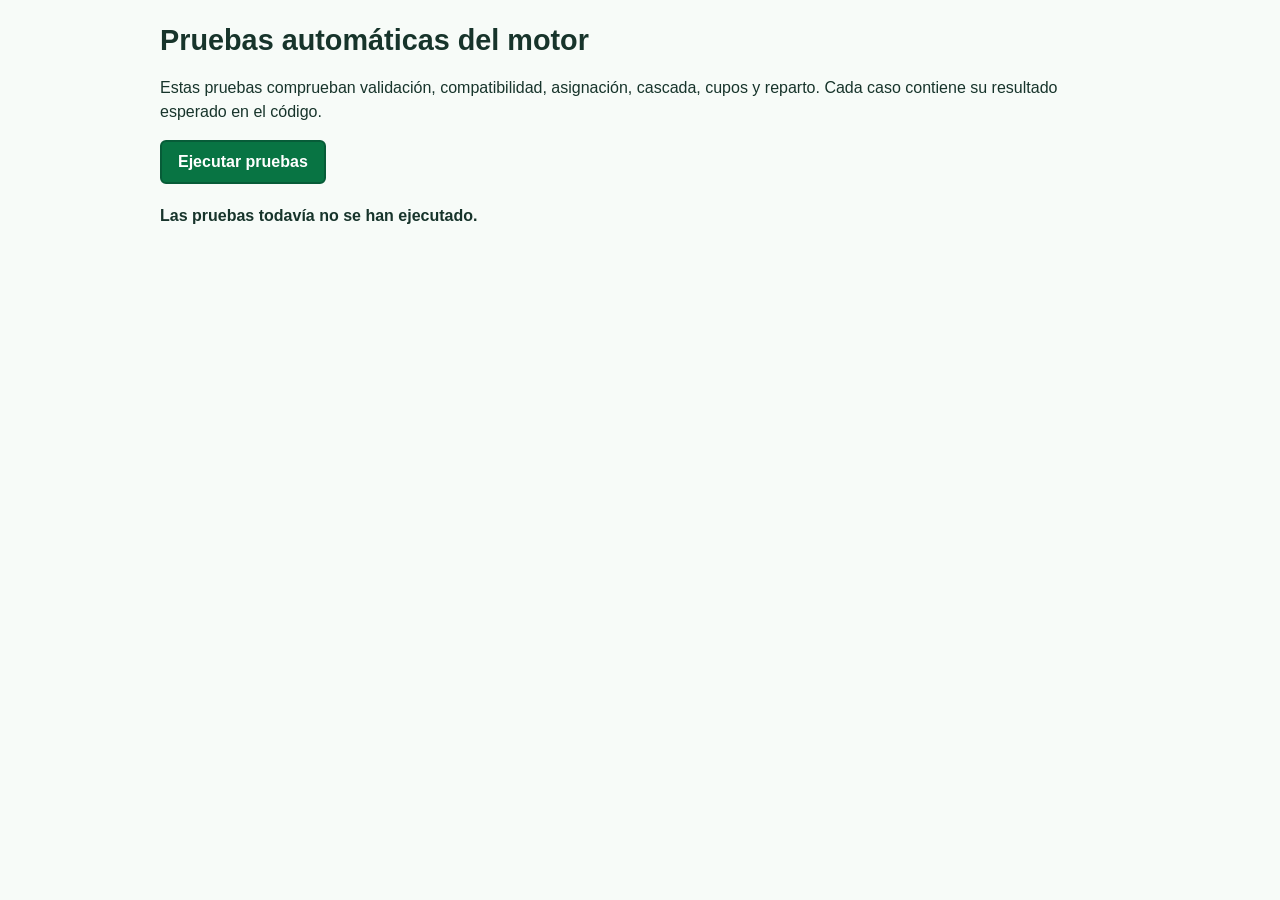
==== index.html @ 092ea8c1 "Rename test/test.html to index.html" ====
<!doctype html>
<html lang="es">
<head>
  <meta charset="utf-8">
  <meta name="viewport" content="width=device-width, initial-scale=1">
  <title>Pruebas automáticas | Ciudad Verde</title>
  <style>
    :root { color-scheme: light; font-family: Arial, sans-serif; font-size: 16px; }
    body { max-width: 960px; margin: 0 auto; padding: 24px; color: #17342b; background: #f7fbf8; }
    h1 { margin-top: 0; font-size: 1.8rem; }
    p { line-height: 1.5; }
    button { min-height: 44px; padding: 10px 16px; border: 2px solid #075c38; border-radius: 6px; color: #fff; background: #087443; font: inherit; font-weight: 700; cursor: pointer; }
    button:focus-visible { outline: 3px solid #9b5b00; outline-offset: 3px; }
    #resumen { margin: 20px 0 12px; font-weight: 700; }
    ol { padding-left: 28px; }
    li { margin: 8px 0; padding: 10px; border-left: 5px solid #555; background: #fff; }
    li.correcta { border-color: #087443; }
    li.incorrecta { border-color: #a32020; }
    .detalle { display: block; margin-top: 4px; white-space: pre-wrap; color: #343434; }
    code { overflow-wrap: anywhere; }
  </style>
</head>
<body>
  <main>
    <h1>Pruebas automáticas del motor</h1>
    <p>Estas pruebas comprueban validación, compatibilidad, asignación, cascada, cupos y reparto. Cada caso contiene su resultado esperado en el código.</p>
    <button id="ejecutar" type="button">Ejecutar pruebas</button>
    <p id="resumen" role="status" aria-live="polite">Las pruebas todavía no se han ejecutado.</p>
    <ol id="resultados"></ol>
  </main>

  <script type="module">
    import {
      PARAMETROS_BASE,
      asignarLote,
      asignarSolicitud,
      calcularPuntaje,
      evaluarCompatibilidad,
      resolverCascada,
      validarSolicitud,
    } from "../js/motor.js";
    import { transicionarEstado } from "../js/estados.js";
    import { actualizarCupoReciclador, validarParametros } from "../js/parametros.js";
    import { crearHogar, crearReciclador, crearSolicitud } from "../js/modelo.js";

    const parametros = {
      ...PARAMETROS_BASE,
      k: 3,
      distanciaAdyacenciaKm: 2,
      pesos: { P: 0.40, H: 0.30, E: 0.20, R: 0.10 },
    };
    const materialesCompletos = ["papel", "plástico", "vidrio", "metal"];

    function hogar(id = "H1", microzona = "San Eduardo") {
      return crearHogar({
        id,
        microzona,
        alias: `Hogar ${id}`,
        referenciaEntrega: "Frente al parque",
        consentimiento: true,
      });
    }

    function reciclador(id, opciones = {}) {
      return crearReciclador({
        id,
        nombre: opciones.nombre || id,
        microzona: opciones.microzona || "San Eduardo",
        materiales: opciones.materiales || materialesCompletos,
        franja: opciones.franja || { dia: "sábado", inicio: "08:00", fin: "12:00" },
        cupo: opciones.cupo ?? 26,
        activo: opciones.activo ?? true,
        asignacionesHistoricas: opciones.asignacionesHistoricas ?? 0,
        tasaConfiabilidad: opciones.tasaConfiabilidad ?? 0.70,
      });
    }

    function solicitud(id = "S1", opciones = {}) {
      return crearSolicitud({
        id,
        hogarId: opciones.hogarId || "H1",
        materiales: opciones.materiales || ["papel"],
        bolsas: opciones.bolsas ?? 1,
        franja: opciones.franja || { dia: "sábado", inicio: "08:00", fin: "12:00" },
        estado: opciones.estado || "VALIDADA",
        registradaPor: "ciudadano",
      });
    }

    function recicladoresSanEduardo(opciones = {}) {
      return [
        reciclador("R1", opciones.R1 || {}),
        reciclador("R2", { materiales: ["papel", "plástico", "metal"], ...(opciones.R2 || {}) }),
        reciclador("R3", opciones.R3 || {}),
        reciclador("R4", {
          nombre: "Juan Guillermo Garcia Garcia",
          microzona: "Ciudad Jardín",
          ...(opciones.R4 || {}),
        }),
      ];
    }

    function comprobar(condicion, mensaje) {
      if (!condicion) throw new Error(mensaje);
    }

    function crearAsignaciones(recicladorId, cantidad, bolsas = 1, inicio = 0) {
      return Array.from({ length: cantidad }, (_, indice) => ({
        id: `ANT-${recicladorId}-${inicio + indice + 1}`,
        hogarId: "H1",
        materiales: ["papel"],
        bolsas,
        franja: { dia: "sábado", inicio: "08:00", fin: "12:00" },
        estado: "ASIGNADA",
        registradaPor: "ciudadano",
        recicladorId,
        intentos: [],
      }));
    }

    function ejecutarPruebas() {
      const pruebas = [];
      const probar = (nombre, funcion) => {
        try {
          funcion();
          pruebas.push({ nombre, correcta: true, detalle: "Resultado esperado: se cumple." });
        } catch (error) {
          pruebas.push({ nombre, correcta: false, detalle: error.message });
        }
      };

      probar("CP-01: San Eduardo con papel se asigna a R1, R2 o R3, nunca a R4", () => {
        const h = hogar();
        const s = solicitud();
        const resultado = asignarSolicitud({ solicitud: s, hogar: h, recicladores: recicladoresSanEduardo(), parametros });
        comprobar(resultado.ok, "Se esperaba una asignación.");
        comprobar(["R1", "R2", "R3"].includes(resultado.candidato.id), `Candidato inesperado: ${resultado.candidato.id}.`);
      });

      probar("CP-02: Microzona C sin recicladores compatibles queda sin disponibilidad", () => {
        const resultado = asignarSolicitud({
          solicitud: solicitud("S-C"), hogar: hogar("H-C", "Microzona C"),
          recicladores: recicladoresSanEduardo(), parametros,
        });
        comprobar(!resultado.ok && resultado.estado === "SIN_DISPONIBILIDAD", "Se esperaba SIN_DISPONIBILIDAD.");
        comprobar(resultado.escalado === true, "Se esperaba escalar al facilitador.");
      });

      probar("CP-02b: Ciudad Jardín (microzona B) se asigna a R4", () => {
        const h = hogar("H-B", "Ciudad Jardín");
        const resultado = asignarSolicitud({
          solicitud: solicitud("S-B", { hogarId: h.id }), hogar: h,
          recicladores: recicladoresSanEduardo(), parametros,
        });
        comprobar(resultado.ok && resultado.candidato.id === "R4", "Se esperaba asignar a R4.");
      });

      probar("CP-03: sin R1 y R3 disponibles, vidrio no tiene candidato en San Eduardo", () => {
        const h = hogar();
        const resultado = asignarSolicitud({
          solicitud: solicitud("S-VIDRIO", { materiales: ["vidrio"] }), hogar: h,
          recicladores: recicladoresSanEduardo({ R1: { activo: false }, R3: { activo: false } }), parametros,
        });
        comprobar(!resultado.ok && resultado.estado === "SIN_DISPONIBILIDAD", "Se esperaba SIN_DISPONIBILIDAD.");
      });

      probar("CP-03b: vidrio se asigna a R1 o R3, nunca a R2 ni R4", () => {
        const h = hogar();
        const resultado = asignarSolicitud({
          solicitud: solicitud("S-VIDRIO-ACTIVO", { materiales: ["vidrio"] }), hogar: h,
          recicladores: recicladoresSanEduardo(), parametros,
        });
        comprobar(resultado.ok && ["R1", "R3"].includes(resultado.candidato.id), "Se esperaba R1 o R3.");
      });

      probar("CP-04: una franja de domingo no coincide con la disponibilidad del sábado", () => {
        const h = hogar();
        const resultado = asignarSolicitud({
          solicitud: solicitud("S-DOM", { franja: { dia: "domingo", inicio: "08:00", fin: "12:00" } }),
          hogar: h, recicladores: recicladoresSanEduardo(), parametros,
        });
        comprobar(!resultado.ok && resultado.estado === "SIN_DISPONIBILIDAD", "Se esperaba SIN_DISPONIBILIDAD.");
      });

      probar("CP-05: cupos llenos en San Eduardo no asignan a R4", () => {
        const ocupadas = [
          ...crearAsignaciones("R1", 26), ...crearAsignaciones("R2", 26), ...crearAsignaciones("R3", 26),
        ];
        const h = hogar();
        const resultado = asignarSolicitud({
          solicitud: solicitud("S-LLENA"), hogar: h,
          recicladores: recicladoresSanEduardo(), solicitudes: ocupadas, parametros,
        });
        comprobar(!resultado.ok && resultado.estado === "SIN_DISPONIBILIDAD", "Se esperaba SIN_DISPONIBILIDAD.");
        comprobar(resultado.codigo === "CAPACIDAD_AGOTADA", "Se esperaba identificar capacidad agotada.");
      });

      for (const [bolsas, esperado, etiqueta] of [
        [0, false, "VL-0: 0 bolsas se rechazan"],
        [1, true, "VL-1: 1 bolsa se acepta"],
        [4, true, "VL-4: 4 bolsas se aceptan"],
        [5, false, "VL-5: 5 bolsas se rechazan"],
      ]) {
        probar(etiqueta, () => {
          const resultado = validarSolicitud(solicitud(`S-VL-${bolsas}`, { bolsas }), parametros);
          comprobar(resultado.valida === esperado, `Se esperaba valida=${esperado}.`);
        });
      }

      probar("ADY-01: una distancia de 2 km permite Z y asigna P = 0,5", () => {
        const h = hogar("H-ADY", "San Eduardo");
        const s = solicitud("S-ADY", { hogarId: h.id });
        const r = reciclador("R-ADY", { microzona: "Ciudad Jardín" });
        const evaluacion = evaluarCompatibilidad({ solicitud: s, hogar: h, reciclador: r, parametros, distanciaKm: 2 });
        const puntaje = calcularPuntaje({ hogar: h, reciclador: r, distanciaKm: 2, parametros });
        comprobar(evaluacion.condiciones.Z && evaluacion.esAdyacente, "Se esperaba compatibilidad geográfica por adyacencia.");
        comprobar(puntaje.P === 0.5, `Se esperaba P=0,5; se obtuvo ${puntaje.P}.`);
      });

      probar("DUP-01: una solicitud ya asignada se rechaza y genera alerta", () => {
        const h = hogar();
        const primera = asignarSolicitud({ solicitud: solicitud("S-DUP"), hogar: h, recicladores: recicladoresSanEduardo(), parametros });
        const segunda = asignarSolicitud({
          solicitud: primera.solicitudActualizada, hogar: h,
          recicladores: recicladoresSanEduardo(), solicitudes: [primera.solicitudActualizada], parametros,
        });
        comprobar(primera.ok, "La primera asignación debía completarse.");
        comprobar(segunda.codigo === "DUPLICADA" && Boolean(segunda.alerta), "Se esperaba rechazo con alerta.");
      });

      probar("CAS-01: el primer rechazo ofrece al siguiente del ranking, nunca a R4", () => {
        const h = hogar();
        const resultado = resolverCascada({
          solicitud: solicitud("S-CAS-01"), hogar: h, recicladores: recicladoresSanEduardo(), parametros,
          respuestasPorReciclador: { R1: "rechazado" }, fecha: "2026-11-19T08:00:00-05:00",
        });
        comprobar(resultado.estado === "ASIGNADA" && resultado.recicladorId === "R2", "Se esperaba la siguiente oferta a R2.");
        comprobar(resultado.intentos.length === 1 && resultado.intentos[0].resultado === "rechazado", "Se esperaba registrar el rechazo de R1.");
      });

      probar("CAS-02a: tres rechazos con k=3 escalan al facilitador", () => {
        const h = hogar();
        const resultado = resolverCascada({
          solicitud: solicitud("S-CAS-02A"), hogar: h, recicladores: recicladoresSanEduardo(), parametros: { ...parametros, k: 3 },
          respuestasPorReciclador: { R1: "rechazado", R2: "rechazado", R3: "rechazado" },
          fecha: "2026-11-19T08:00:00-05:00",
        });
        comprobar(resultado.estado === "SIN_DISPONIBILIDAD" && resultado.escalado, "Se esperaba SIN_DISPONIBILIDAD y escalado.");
        comprobar(resultado.intentos.length === 3, `Se esperaban 3 intentos; se obtuvieron ${resultado.intentos.length}.`);
      });

      probar("CAS-02b: un vencimiento registra el intento y ofrece al siguiente", () => {
        const h = hogar();
        const resultado = resolverCascada({
          solicitud: solicitud("S-CAS-02B"), hogar: h, recicladores: recicladoresSanEduardo(), parametros,
          respuestasPorReciclador: { R1: "vencido" }, fecha: "2026-11-19T10:00:00-05:00",
        });
        comprobar(resultado.estado === "ASIGNADA" && resultado.recicladorId === "R2", "Se esperaba pasar la oferta a R2.");
        comprobar(resultado.intentos[0].resultado === "vencido", "Se esperaba registrar el vencimiento.");
      });

      probar("CAS-02c: con k=2, dos rechazos agotan cascada aunque R3 siga libre", () => {
        const h = hogar();
        const resultado = resolverCascada({
          solicitud: solicitud("S-CAS-02C"), hogar: h, recicladores: recicladoresSanEduardo(), parametros: { ...parametros, k: 2 },
          respuestasPorReciclador: { R1: "rechazado", R2: "rechazado" },
          fecha: "2026-11-19T08:00:00-05:00",
        });
        comprobar(resultado.estado === "SIN_DISPONIBILIDAD" && resultado.escalado, "Se esperaba SIN_DISPONIBILIDAD y escalado.");
        comprobar(resultado.intentos.length === 2, "Se esperaban exactamente dos intentos.");
      });

      probar("CUP-01: lote de 79 solicitudes de una bolsa produce 78 asignadas y una en espera", () => {
        const h = hogar();
        const lote = Array.from({ length: 79 }, (_, indice) => solicitud(`S-CUP1-${indice + 1}`));
        const resultado = asignarLote({ solicitudes: lote, hogares: [h], recicladores: recicladoresSanEduardo(), parametros });
        const reparto = Object.fromEntries(["R1", "R2", "R3", "R4"].map((id) => [
          id, resultado.asignadas.filter((item) => item.recicladorId === id).length,
        ]));
        comprobar(resultado.asignadas.length === 78, `Se esperaban 78 asignadas; se obtuvieron ${resultado.asignadas.length}.`);
        comprobar(resultado.enEspera.length === 1, `Se esperaba 1 en espera; se obtuvieron ${resultado.enEspera.length}.`);
        comprobar(reparto.R1 === 26 && reparto.R2 === 26 && reparto.R3 === 26 && reparto.R4 === 0, `Reparto inesperado: ${JSON.stringify(reparto)}.`);
      });

      probar("CUP-02: lote de 79 solicitudes de dos bolsas produce 60 asignadas y 19 en espera", () => {
        const h = hogar();
        const lote = Array.from({ length: 79 }, (_, indice) => solicitud(`S-CUP2-${indice + 1}`, { bolsas: 2 }));
        const resultado = asignarLote({ solicitudes: lote, hogares: [h], recicladores: recicladoresSanEduardo(), parametros });
        const reparto = ["R1", "R2", "R3"].map((id) => resultado.asignadas.filter((item) => item.recicladorId === id).length);
        comprobar(resultado.asignadas.length === 60, `Se esperaban 60 asignadas; se obtuvieron ${resultado.asignadas.length}.`);
        comprobar(resultado.enEspera.length === 19, `Se esperaban 19 en espera; se obtuvieron ${resultado.enEspera.length}.`);
        comprobar(reparto.every((cantidad) => cantidad === 20), `Se esperaban 20 por reciclador; se obtuvo ${reparto.join("/")}.`);
      });

      probar("EQ-01: 50 solicitudes de papel/plástico se reparten 17/17/16", () => {
        const h = hogar();
        const lote = Array.from({ length: 50 }, (_, indice) => solicitud(
          `S-EQ-${indice + 1}`, { materiales: [indice % 2 === 0 ? "papel" : "plástico"] }
        ));
        const resultado = asignarLote({ solicitudes: lote, hogares: [h], recicladores: recicladoresSanEduardo(), parametros });
        const reparto = ["R1", "R2", "R3"].map((id) => resultado.asignadas.filter((item) => item.recicladorId === id).length).sort((a, b) => b - a);
        comprobar(JSON.stringify(reparto) === JSON.stringify([17, 17, 16]), `Se esperaba 17/17/16; se obtuvo ${reparto.join("/")}.`);
      });

      probar("EST-01: transición válida cambia estado y crea un evento con responsable y fecha", () => {
        const s = solicitud("S-EST-01", { estado: "REGISTRADA" });
        const resultado = transicionarEstado({
          solicitud: s,
          estadoNuevo: "VALIDADA",
          responsable: "Facilitador",
          fecha: "2026-11-19T08:00:00-05:00",
        });
        comprobar(resultado.ok && resultado.solicitudActualizada.estado === "VALIDADA", "Se esperaba cambiar a VALIDADA.");
        comprobar(resultado.evento.estadoAnterior === "REGISTRADA" && resultado.evento.estadoNuevo === "VALIDADA", "El evento debe conservar ambos estados.");
        comprobar(resultado.evento.responsable === "Facilitador" && Boolean(resultado.evento.fecha), "El evento debe registrar responsable y fecha.");
      });

      probar("EST-02: transición no incluida en B6 se rechaza", () => {
        const s = solicitud("S-EST-02", { estado: "REGISTRADA" });
        const resultado = transicionarEstado({
          solicitud: s,
          estadoNuevo: "ASIGNADA",
          responsable: "Facilitador",
          fecha: "2026-11-19T08:00:00-05:00",
        });
        comprobar(!resultado.ok && resultado.codigo === "TRANSICION_NO_PERMITIDA", "Se esperaba rechazar REGISTRADA → ASIGNADA.");
      });

      probar("EST-03: ASIGNADA → ASIGNADA está permitida para el siguiente intento", () => {
        const s = solicitud("S-EST-03", { estado: "ASIGNADA" });
        const resultado = transicionarEstado({
          solicitud: s,
          estadoNuevo: "ASIGNADA",
          responsable: "Motor de asignación",
          fecha: "2026-11-19T08:00:00-05:00",
        });
        comprobar(resultado.ok && resultado.evento.estadoAnterior === "ASIGNADA" && resultado.evento.estadoNuevo === "ASIGNADA", "Se esperaba registrar el cambio de intento.");
      });

      probar("PAR-01: los parámetros base son válidos", () => {
        const resultado = validarParametros(parametros);
        comprobar(resultado.valida, `Se esperaban parámetros válidos: ${JSON.stringify(resultado.errores)}.`);
      });

      probar("PAR-02: los pesos cuya suma no es 1 se rechazan", () => {
        const resultado = validarParametros({ ...parametros, pesos: { P: 0.5, H: 0.3, E: 0.2, R: 0.2 } });
        comprobar(!resultado.valida && resultado.errores.some((error) => error.codigo === "SUMA_PESOS_INVALIDA"), "Se esperaba rechazar pesos que suman 1,2.");
      });

      probar("PAR-03: el cupo individual se actualiza sin modificar la lista original", () => {
        const base = [reciclador("R1", { cupo: 26 })];
        const resultado = actualizarCupoReciclador(base, "R1", 30);
        comprobar(resultado.ok && resultado.recicladores[0].cupo === 30, "Se esperaba actualizar el cupo a 30.");
        comprobar(base[0].cupo === 26, "La lista recibida debía permanecer sin cambios.");
      });

      const lista = document.querySelector("#resultados");
      lista.replaceChildren();
      for (const prueba of pruebas) {
        const elemento = document.createElement("li");
        elemento.className = prueba.correcta ? "correcta" : "incorrecta";
        elemento.textContent = `${prueba.correcta ? "CORRECTA" : "INCORRECTA"} — ${prueba.nombre}`;
        const detalle = document.createElement("span");
        detalle.className = "detalle";
        detalle.textContent = prueba.detalle;
        elemento.append(detalle);
        lista.append(elemento);
      }
      const correctas = pruebas.filter((prueba) => prueba.correcta).length;
      document.querySelector("#resumen").textContent =
        `Resultado de ejecución: ${correctas} de ${pruebas.length} pruebas correctas.`;
    }

    document.querySelector("#ejecutar").addEventListener("click", ejecutarPruebas);
    ejecutarPruebas();
  </script>
</body>
</html>
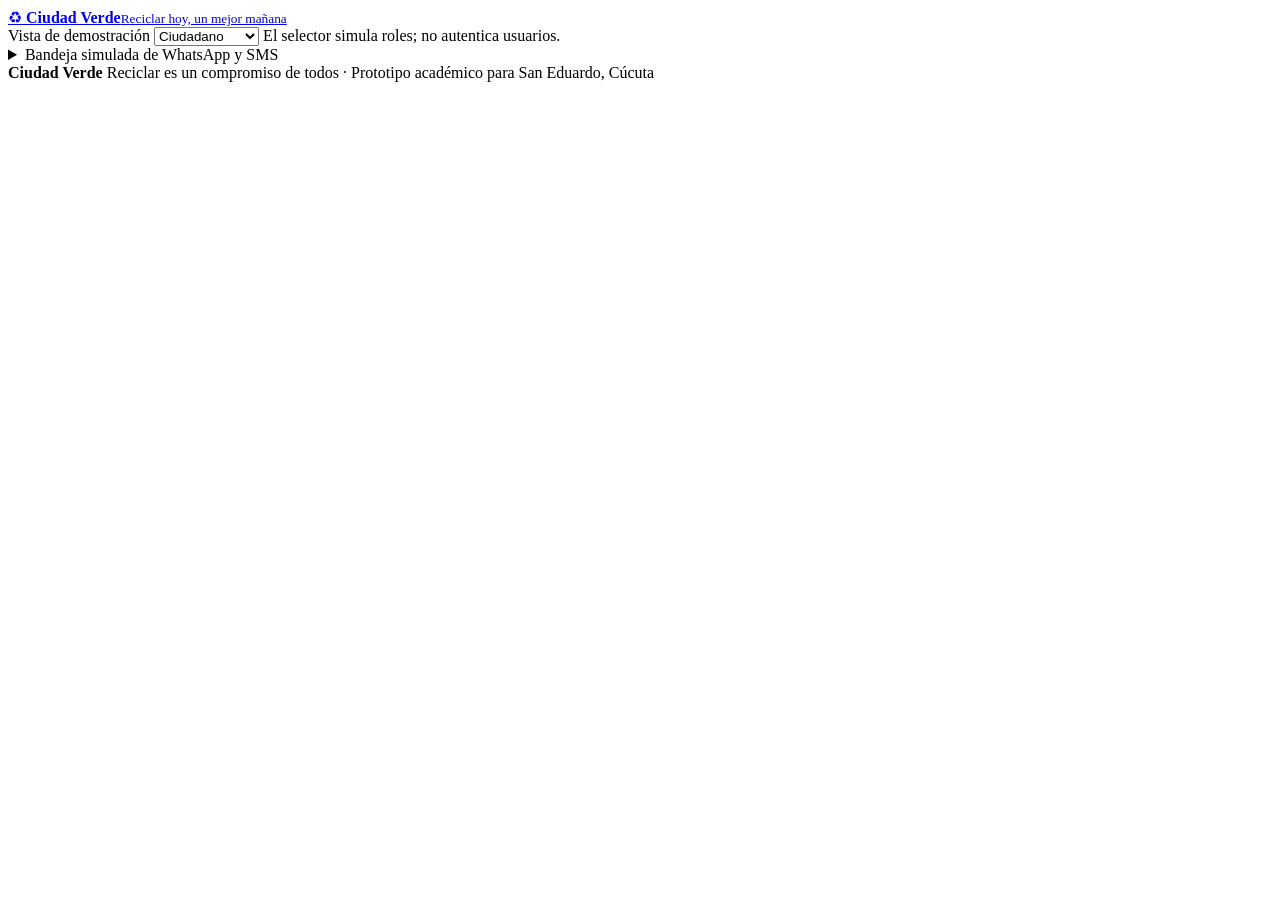
==== commit 1bc42339: "Rename index (2).html to index.html" ====
--- a/index.html
+++ b/index.html
@@ -3,376 +3,44 @@
 <head>
   <meta charset="utf-8">
   <meta name="viewport" content="width=device-width, initial-scale=1">
-  <title>Pruebas automáticas | Ciudad Verde</title>
-  <style>
-    :root { color-scheme: light; font-family: Arial, sans-serif; font-size: 16px; }
-    body { max-width: 960px; margin: 0 auto; padding: 24px; color: #17342b; background: #f7fbf8; }
-    h1 { margin-top: 0; font-size: 1.8rem; }
-    p { line-height: 1.5; }
-    button { min-height: 44px; padding: 10px 16px; border: 2px solid #075c38; border-radius: 6px; color: #fff; background: #087443; font: inherit; font-weight: 700; cursor: pointer; }
-    button:focus-visible { outline: 3px solid #9b5b00; outline-offset: 3px; }
-    #resumen { margin: 20px 0 12px; font-weight: 700; }
-    ol { padding-left: 28px; }
-    li { margin: 8px 0; padding: 10px; border-left: 5px solid #555; background: #fff; }
-    li.correcta { border-color: #087443; }
-    li.incorrecta { border-color: #a32020; }
-    .detalle { display: block; margin-top: 4px; white-space: pre-wrap; color: #343434; }
-    code { overflow-wrap: anywhere; }
-  </style>
+  <meta name="theme-color" content="#075239">
+  <meta name="description" content="Prototipo académico para coordinar recolección de materiales reciclables en San Eduardo, Cúcuta.">
+  <title>Ciudad Verde | Recolección comunitaria</title>
+  <link rel="stylesheet" href="./css/styles.css">
 </head>
 <body>
-  <main>
-    <h1>Pruebas automáticas del motor</h1>
-    <p>Estas pruebas comprueban validación, compatibilidad, asignación, cascada, cupos y reparto. Cada caso contiene su resultado esperado en el código.</p>
-    <button id="ejecutar" type="button">Ejecutar pruebas</button>
-    <p id="resumen" role="status" aria-live="polite">Las pruebas todavía no se han ejecutado.</p>
-    <ol id="resultados"></ol>
+  <header class="barra-superior">
+    <a class="marca" href="./index.html" aria-label="Ciudad Verde, inicio">
+      <span class="marca-simbolo" aria-hidden="true">♻</span>
+      <span><strong>Ciudad Verde</strong><small>Reciclar hoy, un mejor mañana</small></span>
+    </a>
+    <div class="controles-superiores">
+      <label for="selector-rol">Vista de demostración</label>
+      <select id="selector-rol" aria-describedby="nota-rol">
+        <option value="ciudadano">Ciudadano</option>
+        <option value="reciclador">Reciclador</option>
+        <option value="facilitador">Facilitador</option>
+        <option value="administrador">Administrador</option>
+      </select>
+      <span id="nota-rol" class="solo-lector">El selector simula roles; no autentica usuarios.</span>
+    </div>
+  </header>
+
+  <main class="contenedor-principal">
+    <p id="aviso-aplicacion" class="aviso" role="status" aria-live="polite" hidden></p>
+    <div id="vista"></div>
+    <details class="bandeja">
+      <summary>Bandeja simulada de WhatsApp y SMS</summary>
+      <p class="texto-ayuda">Los mensajes se muestran en esta pantalla; no se envían a teléfonos.</p>
+      <ul id="mensajes-simulados" class="lista-mensajes"></ul>
+    </details>
   </main>
 
-  <script type="module">
-    import {
-      PARAMETROS_BASE,
-      asignarLote,
-      asignarSolicitud,
-      calcularPuntaje,
-      evaluarCompatibilidad,
-      resolverCascada,
-      validarSolicitud,
-    } from "../js/motor.js";
-    import { transicionarEstado } from "../js/estados.js";
-    import { actualizarCupoReciclador, validarParametros } from "../js/parametros.js";
-    import { crearHogar, crearReciclador, crearSolicitud } from "../js/modelo.js";
+  <footer class="pie-pagina">
+    <strong>Ciudad Verde</strong>
+    <span>Reciclar es un compromiso de todos · Prototipo académico para San Eduardo, Cúcuta</span>
+  </footer>
 
-    const parametros = {
-      ...PARAMETROS_BASE,
-      k: 3,
-      distanciaAdyacenciaKm: 2,
-      pesos: { P: 0.40, H: 0.30, E: 0.20, R: 0.10 },
-    };
-    const materialesCompletos = ["papel", "plástico", "vidrio", "metal"];
-
-    function hogar(id = "H1", microzona = "San Eduardo") {
-      return crearHogar({
-        id,
-        microzona,
-        alias: `Hogar ${id}`,
-        referenciaEntrega: "Frente al parque",
-        consentimiento: true,
-      });
-    }
-
-    function reciclador(id, opciones = {}) {
-      return crearReciclador({
-        id,
-        nombre: opciones.nombre || id,
-        microzona: opciones.microzona || "San Eduardo",
-        materiales: opciones.materiales || materialesCompletos,
-        franja: opciones.franja || { dia: "sábado", inicio: "08:00", fin: "12:00" },
-        cupo: opciones.cupo ?? 26,
-        activo: opciones.activo ?? true,
-        asignacionesHistoricas: opciones.asignacionesHistoricas ?? 0,
-        tasaConfiabilidad: opciones.tasaConfiabilidad ?? 0.70,
-      });
-    }
-
-    function solicitud(id = "S1", opciones = {}) {
-      return crearSolicitud({
-        id,
-        hogarId: opciones.hogarId || "H1",
-        materiales: opciones.materiales || ["papel"],
-        bolsas: opciones.bolsas ?? 1,
-        franja: opciones.franja || { dia: "sábado", inicio: "08:00", fin: "12:00" },
-        estado: opciones.estado || "VALIDADA",
-        registradaPor: "ciudadano",
-      });
-    }
-
-    function recicladoresSanEduardo(opciones = {}) {
-      return [
-        reciclador("R1", opciones.R1 || {}),
-        reciclador("R2", { materiales: ["papel", "plástico", "metal"], ...(opciones.R2 || {}) }),
-        reciclador("R3", opciones.R3 || {}),
-        reciclador("R4", {
-          nombre: "Juan Guillermo Garcia Garcia",
-          microzona: "Ciudad Jardín",
-          ...(opciones.R4 || {}),
-        }),
-      ];
-    }
-
-    function comprobar(condicion, mensaje) {
-      if (!condicion) throw new Error(mensaje);
-    }
-
-    function crearAsignaciones(recicladorId, cantidad, bolsas = 1, inicio = 0) {
-      return Array.from({ length: cantidad }, (_, indice) => ({
-        id: `ANT-${recicladorId}-${inicio + indice + 1}`,
-        hogarId: "H1",
-        materiales: ["papel"],
-        bolsas,
-        franja: { dia: "sábado", inicio: "08:00", fin: "12:00" },
-        estado: "ASIGNADA",
-        registradaPor: "ciudadano",
-        recicladorId,
-        intentos: [],
-      }));
-    }
-
-    function ejecutarPruebas() {
-      const pruebas = [];
-      const probar = (nombre, funcion) => {
-        try {
-          funcion();
-          pruebas.push({ nombre, correcta: true, detalle: "Resultado esperado: se cumple." });
-        } catch (error) {
-          pruebas.push({ nombre, correcta: false, detalle: error.message });
-        }
-      };
-
-      probar("CP-01: San Eduardo con papel se asigna a R1, R2 o R3, nunca a R4", () => {
-        const h = hogar();
-        const s = solicitud();
-        const resultado = asignarSolicitud({ solicitud: s, hogar: h, recicladores: recicladoresSanEduardo(), parametros });
-        comprobar(resultado.ok, "Se esperaba una asignación.");
-        comprobar(["R1", "R2", "R3"].includes(resultado.candidato.id), `Candidato inesperado: ${resultado.candidato.id}.`);
-      });
-
-      probar("CP-02: Microzona C sin recicladores compatibles queda sin disponibilidad", () => {
-        const resultado = asignarSolicitud({
-          solicitud: solicitud("S-C"), hogar: hogar("H-C", "Microzona C"),
-          recicladores: recicladoresSanEduardo(), parametros,
-        });
-        comprobar(!resultado.ok && resultado.estado === "SIN_DISPONIBILIDAD", "Se esperaba SIN_DISPONIBILIDAD.");
-        comprobar(resultado.escalado === true, "Se esperaba escalar al facilitador.");
-      });
-
-      probar("CP-02b: Ciudad Jardín (microzona B) se asigna a R4", () => {
-        const h = hogar("H-B", "Ciudad Jardín");
-        const resultado = asignarSolicitud({
-          solicitud: solicitud("S-B", { hogarId: h.id }), hogar: h,
-          recicladores: recicladoresSanEduardo(), parametros,
-        });
-        comprobar(resultado.ok && resultado.candidato.id === "R4", "Se esperaba asignar a R4.");
-      });
-
-      probar("CP-03: sin R1 y R3 disponibles, vidrio no tiene candidato en San Eduardo", () => {
-        const h = hogar();
-        const resultado = asignarSolicitud({
-          solicitud: solicitud("S-VIDRIO", { materiales: ["vidrio"] }), hogar: h,
-          recicladores: recicladoresSanEduardo({ R1: { activo: false }, R3: { activo: false } }), parametros,
-        });
-        comprobar(!resultado.ok && resultado.estado === "SIN_DISPONIBILIDAD", "Se esperaba SIN_DISPONIBILIDAD.");
-      });
-
-      probar("CP-03b: vidrio se asigna a R1 o R3, nunca a R2 ni R4", () => {
-        const h = hogar();
-        const resultado = asignarSolicitud({
-          solicitud: solicitud("S-VIDRIO-ACTIVO", { materiales: ["vidrio"] }), hogar: h,
-          recicladores: recicladoresSanEduardo(), parametros,
-        });
-        comprobar(resultado.ok && ["R1", "R3"].includes(resultado.candidato.id), "Se esperaba R1 o R3.");
-      });
-
-      probar("CP-04: una franja de domingo no coincide con la disponibilidad del sábado", () => {
-        const h = hogar();
-        const resultado = asignarSolicitud({
-          solicitud: solicitud("S-DOM", { franja: { dia: "domingo", inicio: "08:00", fin: "12:00" } }),
-          hogar: h, recicladores: recicladoresSanEduardo(), parametros,
-        });
-        comprobar(!resultado.ok && resultado.estado === "SIN_DISPONIBILIDAD", "Se esperaba SIN_DISPONIBILIDAD.");
-      });
-
-      probar("CP-05: cupos llenos en San Eduardo no asignan a R4", () => {
-        const ocupadas = [
-          ...crearAsignaciones("R1", 26), ...crearAsignaciones("R2", 26), ...crearAsignaciones("R3", 26),
-        ];
-        const h = hogar();
-        const resultado = asignarSolicitud({
-          solicitud: solicitud("S-LLENA"), hogar: h,
-          recicladores: recicladoresSanEduardo(), solicitudes: ocupadas, parametros,
-        });
-        comprobar(!resultado.ok && resultado.estado === "SIN_DISPONIBILIDAD", "Se esperaba SIN_DISPONIBILIDAD.");
-        comprobar(resultado.codigo === "CAPACIDAD_AGOTADA", "Se esperaba identificar capacidad agotada.");
-      });
-
-      for (const [bolsas, esperado, etiqueta] of [
-        [0, false, "VL-0: 0 bolsas se rechazan"],
-        [1, true, "VL-1: 1 bolsa se acepta"],
-        [4, true, "VL-4: 4 bolsas se aceptan"],
-        [5, false, "VL-5: 5 bolsas se rechazan"],
-      ]) {
-        probar(etiqueta, () => {
-          const resultado = validarSolicitud(solicitud(`S-VL-${bolsas}`, { bolsas }), parametros);
-          comprobar(resultado.valida === esperado, `Se esperaba valida=${esperado}.`);
-        });
-      }
-
-      probar("ADY-01: una distancia de 2 km permite Z y asigna P = 0,5", () => {
-        const h = hogar("H-ADY", "San Eduardo");
-        const s = solicitud("S-ADY", { hogarId: h.id });
-        const r = reciclador("R-ADY", { microzona: "Ciudad Jardín" });
-        const evaluacion = evaluarCompatibilidad({ solicitud: s, hogar: h, reciclador: r, parametros, distanciaKm: 2 });
-        const puntaje = calcularPuntaje({ hogar: h, reciclador: r, distanciaKm: 2, parametros });
-        comprobar(evaluacion.condiciones.Z && evaluacion.esAdyacente, "Se esperaba compatibilidad geográfica por adyacencia.");
-        comprobar(puntaje.P === 0.5, `Se esperaba P=0,5; se obtuvo ${puntaje.P}.`);
-      });
-
-      probar("DUP-01: una solicitud ya asignada se rechaza y genera alerta", () => {
-        const h = hogar();
-        const primera = asignarSolicitud({ solicitud: solicitud("S-DUP"), hogar: h, recicladores: recicladoresSanEduardo(), parametros });
-        const segunda = asignarSolicitud({
-          solicitud: primera.solicitudActualizada, hogar: h,
-          recicladores: recicladoresSanEduardo(), solicitudes: [primera.solicitudActualizada], parametros,
-        });
-        comprobar(primera.ok, "La primera asignación debía completarse.");
-        comprobar(segunda.codigo === "DUPLICADA" && Boolean(segunda.alerta), "Se esperaba rechazo con alerta.");
-      });
-
-      probar("CAS-01: el primer rechazo ofrece al siguiente del ranking, nunca a R4", () => {
-        const h = hogar();
-        const resultado = resolverCascada({
-          solicitud: solicitud("S-CAS-01"), hogar: h, recicladores: recicladoresSanEduardo(), parametros,
-          respuestasPorReciclador: { R1: "rechazado" }, fecha: "2026-11-19T08:00:00-05:00",
-        });
-        comprobar(resultado.estado === "ASIGNADA" && resultado.recicladorId === "R2", "Se esperaba la siguiente oferta a R2.");
-        comprobar(resultado.intentos.length === 1 && resultado.intentos[0].resultado === "rechazado", "Se esperaba registrar el rechazo de R1.");
-      });
-
-      probar("CAS-02a: tres rechazos con k=3 escalan al facilitador", () => {
-        const h = hogar();
-        const resultado = resolverCascada({
-          solicitud: solicitud("S-CAS-02A"), hogar: h, recicladores: recicladoresSanEduardo(), parametros: { ...parametros, k: 3 },
-          respuestasPorReciclador: { R1: "rechazado", R2: "rechazado", R3: "rechazado" },
-          fecha: "2026-11-19T08:00:00-05:00",
-        });
-        comprobar(resultado.estado === "SIN_DISPONIBILIDAD" && resultado.escalado, "Se esperaba SIN_DISPONIBILIDAD y escalado.");
-        comprobar(resultado.intentos.length === 3, `Se esperaban 3 intentos; se obtuvieron ${resultado.intentos.length}.`);
-      });
-
-      probar("CAS-02b: un vencimiento registra el intento y ofrece al siguiente", () => {
-        const h = hogar();
-        const resultado = resolverCascada({
-          solicitud: solicitud("S-CAS-02B"), hogar: h, recicladores: recicladoresSanEduardo(), parametros,
-          respuestasPorReciclador: { R1: "vencido" }, fecha: "2026-11-19T10:00:00-05:00",
-        });
-        comprobar(resultado.estado === "ASIGNADA" && resultado.recicladorId === "R2", "Se esperaba pasar la oferta a R2.");
-        comprobar(resultado.intentos[0].resultado === "vencido", "Se esperaba registrar el vencimiento.");
-      });
-
-      probar("CAS-02c: con k=2, dos rechazos agotan cascada aunque R3 siga libre", () => {
-        const h = hogar();
-        const resultado = resolverCascada({
-          solicitud: solicitud("S-CAS-02C"), hogar: h, recicladores: recicladoresSanEduardo(), parametros: { ...parametros, k: 2 },
-          respuestasPorReciclador: { R1: "rechazado", R2: "rechazado" },
-          fecha: "2026-11-19T08:00:00-05:00",
-        });
-        comprobar(resultado.estado === "SIN_DISPONIBILIDAD" && resultado.escalado, "Se esperaba SIN_DISPONIBILIDAD y escalado.");
-        comprobar(resultado.intentos.length === 2, "Se esperaban exactamente dos intentos.");
-      });
-
-      probar("CUP-01: lote de 79 solicitudes de una bolsa produce 78 asignadas y una en espera", () => {
-        const h = hogar();
-        const lote = Array.from({ length: 79 }, (_, indice) => solicitud(`S-CUP1-${indice + 1}`));
-        const resultado = asignarLote({ solicitudes: lote, hogares: [h], recicladores: recicladoresSanEduardo(), parametros });
-        const reparto = Object.fromEntries(["R1", "R2", "R3", "R4"].map((id) => [
-          id, resultado.asignadas.filter((item) => item.recicladorId === id).length,
-        ]));
-        comprobar(resultado.asignadas.length === 78, `Se esperaban 78 asignadas; se obtuvieron ${resultado.asignadas.length}.`);
-        comprobar(resultado.enEspera.length === 1, `Se esperaba 1 en espera; se obtuvieron ${resultado.enEspera.length}.`);
-        comprobar(reparto.R1 === 26 && reparto.R2 === 26 && reparto.R3 === 26 && reparto.R4 === 0, `Reparto inesperado: ${JSON.stringify(reparto)}.`);
-      });
-
-      probar("CUP-02: lote de 79 solicitudes de dos bolsas produce 60 asignadas y 19 en espera", () => {
-        const h = hogar();
-        const lote = Array.from({ length: 79 }, (_, indice) => solicitud(`S-CUP2-${indice + 1}`, { bolsas: 2 }));
-        const resultado = asignarLote({ solicitudes: lote, hogares: [h], recicladores: recicladoresSanEduardo(), parametros });
-        const reparto = ["R1", "R2", "R3"].map((id) => resultado.asignadas.filter((item) => item.recicladorId === id).length);
-        comprobar(resultado.asignadas.length === 60, `Se esperaban 60 asignadas; se obtuvieron ${resultado.asignadas.length}.`);
-        comprobar(resultado.enEspera.length === 19, `Se esperaban 19 en espera; se obtuvieron ${resultado.enEspera.length}.`);
-        comprobar(reparto.every((cantidad) => cantidad === 20), `Se esperaban 20 por reciclador; se obtuvo ${reparto.join("/")}.`);
-      });
-
-      probar("EQ-01: 50 solicitudes de papel/plástico se reparten 17/17/16", () => {
-        const h = hogar();
-        const lote = Array.from({ length: 50 }, (_, indice) => solicitud(
-          `S-EQ-${indice + 1}`, { materiales: [indice % 2 === 0 ? "papel" : "plástico"] }
-        ));
-        const resultado = asignarLote({ solicitudes: lote, hogares: [h], recicladores: recicladoresSanEduardo(), parametros });
-        const reparto = ["R1", "R2", "R3"].map((id) => resultado.asignadas.filter((item) => item.recicladorId === id).length).sort((a, b) => b - a);
-        comprobar(JSON.stringify(reparto) === JSON.stringify([17, 17, 16]), `Se esperaba 17/17/16; se obtuvo ${reparto.join("/")}.`);
-      });
-
-      probar("EST-01: transición válida cambia estado y crea un evento con responsable y fecha", () => {
-        const s = solicitud("S-EST-01", { estado: "REGISTRADA" });
-        const resultado = transicionarEstado({
-          solicitud: s,
-          estadoNuevo: "VALIDADA",
-          responsable: "Facilitador",
-          fecha: "2026-11-19T08:00:00-05:00",
-        });
-        comprobar(resultado.ok && resultado.solicitudActualizada.estado === "VALIDADA", "Se esperaba cambiar a VALIDADA.");
-        comprobar(resultado.evento.estadoAnterior === "REGISTRADA" && resultado.evento.estadoNuevo === "VALIDADA", "El evento debe conservar ambos estados.");
-        comprobar(resultado.evento.responsable === "Facilitador" && Boolean(resultado.evento.fecha), "El evento debe registrar responsable y fecha.");
-      });
-
-      probar("EST-02: transición no incluida en B6 se rechaza", () => {
-        const s = solicitud("S-EST-02", { estado: "REGISTRADA" });
-        const resultado = transicionarEstado({
-          solicitud: s,
-          estadoNuevo: "ASIGNADA",
-          responsable: "Facilitador",
-          fecha: "2026-11-19T08:00:00-05:00",
-        });
-        comprobar(!resultado.ok && resultado.codigo === "TRANSICION_NO_PERMITIDA", "Se esperaba rechazar REGISTRADA → ASIGNADA.");
-      });
-
-      probar("EST-03: ASIGNADA → ASIGNADA está permitida para el siguiente intento", () => {
-        const s = solicitud("S-EST-03", { estado: "ASIGNADA" });
-        const resultado = transicionarEstado({
-          solicitud: s,
-          estadoNuevo: "ASIGNADA",
-          responsable: "Motor de asignación",
-          fecha: "2026-11-19T08:00:00-05:00",
-        });
-        comprobar(resultado.ok && resultado.evento.estadoAnterior === "ASIGNADA" && resultado.evento.estadoNuevo === "ASIGNADA", "Se esperaba registrar el cambio de intento.");
-      });
-
-      probar("PAR-01: los parámetros base son válidos", () => {
-        const resultado = validarParametros(parametros);
-        comprobar(resultado.valida, `Se esperaban parámetros válidos: ${JSON.stringify(resultado.errores)}.`);
-      });
-
-      probar("PAR-02: los pesos cuya suma no es 1 se rechazan", () => {
-        const resultado = validarParametros({ ...parametros, pesos: { P: 0.5, H: 0.3, E: 0.2, R: 0.2 } });
-        comprobar(!resultado.valida && resultado.errores.some((error) => error.codigo === "SUMA_PESOS_INVALIDA"), "Se esperaba rechazar pesos que suman 1,2.");
-      });
-
-      probar("PAR-03: el cupo individual se actualiza sin modificar la lista original", () => {
-        const base = [reciclador("R1", { cupo: 26 })];
-        const resultado = actualizarCupoReciclador(base, "R1", 30);
-        comprobar(resultado.ok && resultado.recicladores[0].cupo === 30, "Se esperaba actualizar el cupo a 30.");
-        comprobar(base[0].cupo === 26, "La lista recibida debía permanecer sin cambios.");
-      });
-
-      const lista = document.querySelector("#resultados");
-      lista.replaceChildren();
-      for (const prueba of pruebas) {
-        const elemento = document.createElement("li");
-        elemento.className = prueba.correcta ? "correcta" : "incorrecta";
-        elemento.textContent = `${prueba.correcta ? "CORRECTA" : "INCORRECTA"} — ${prueba.nombre}`;
-        const detalle = document.createElement("span");
-        detalle.className = "detalle";
-        detalle.textContent = prueba.detalle;
-        elemento.append(detalle);
-        lista.append(elemento);
-      }
-      const correctas = pruebas.filter((prueba) => prueba.correcta).length;
-      document.querySelector("#resumen").textContent =
-        `Resultado de ejecución: ${correctas} de ${pruebas.length} pruebas correctas.`;
-    }
-
-    document.querySelector("#ejecutar").addEventListener("click", ejecutarPruebas);
-    ejecutarPruebas();
-  </script>
+  <script type="module" src="./js/ui/app.js"></script>
 </body>
 </html>
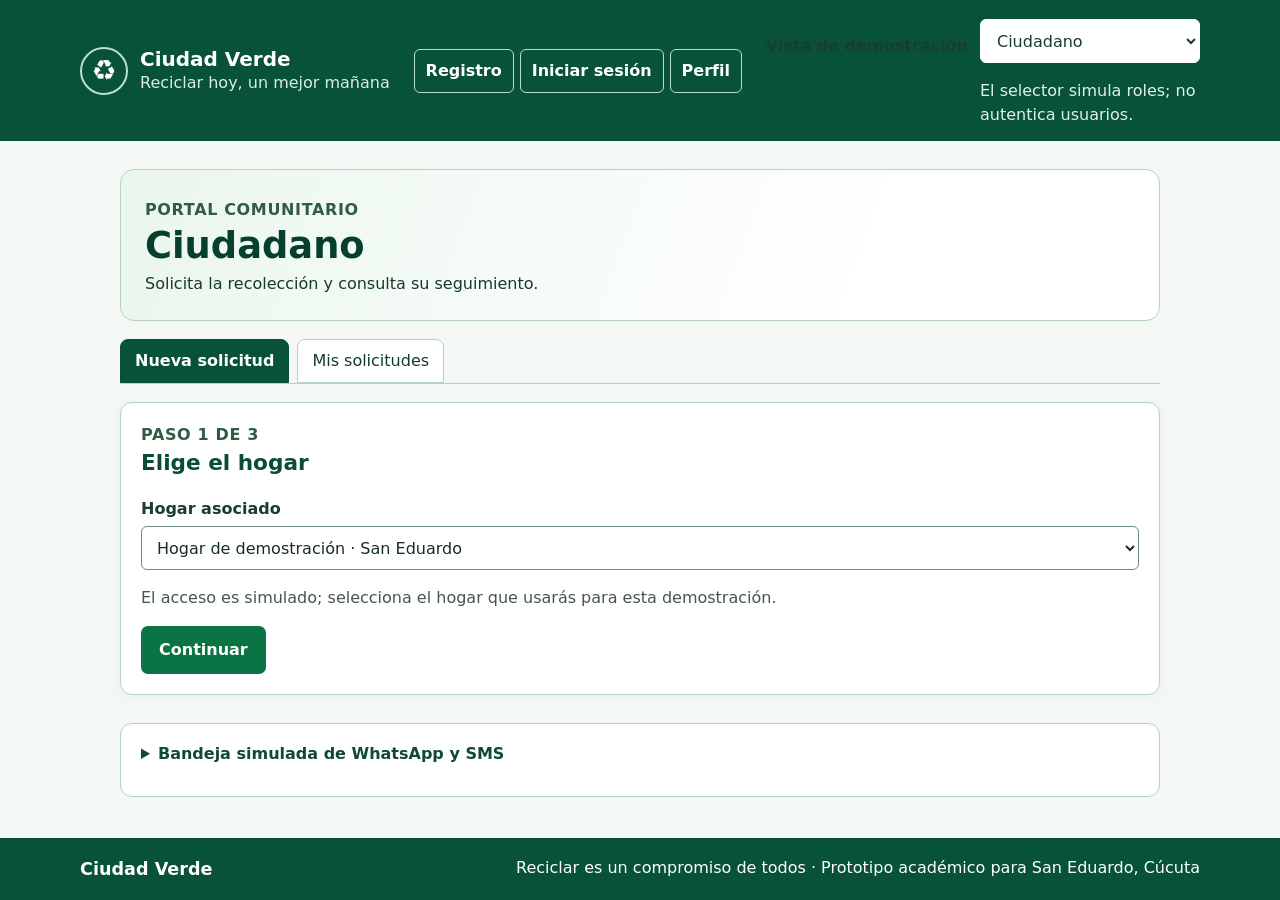
==== commit 1db139a7: "Rename index (1).html to index.html" ====
--- a/index.html
+++ b/index.html
@@ -14,6 +14,11 @@
       <span class="marca-simbolo" aria-hidden="true">♻</span>
       <span><strong>Ciudad Verde</strong><small>Reciclar hoy, un mejor mañana</small></span>
     </a>
+    <nav class="navegacion-cuenta" aria-label="Cuenta de demostración">
+      <button type="button" data-vista-cuenta="registro">Registro</button>
+      <button type="button" data-vista-cuenta="login">Iniciar sesión</button>
+      <button type="button" data-vista-cuenta="perfil">Perfil</button>
+    </nav>
     <div class="controles-superiores">
       <label for="selector-rol">Vista de demostración</label>
       <select id="selector-rol" aria-describedby="nota-rol">
--- a/css/styles.css
+++ b/css/styles.css
@@ -0,0 +1,129 @@
+:root {
+  font-family: system-ui, -apple-system, BlinkMacSystemFont, "Segoe UI", sans-serif;
+  font-size: 16px;
+  line-height: 1.5;
+  color: #173a2d;
+  background: #f4f8f5;
+  font-synthesis: none;
+  text-rendering: optimizeLegibility;
+  --verde-oscuro: #075239;
+  --verde: #0b7445;
+  --verde-claro: #e7f4ec;
+  --borde: #b8d2c2;
+  --texto: #173a2d;
+  --gris: #44574d;
+  --rojo: #8b1e1e;
+  --fondo-rojo: #fff0ef;
+}
+
+* { box-sizing: border-box; }
+body { min-width: 320px; min-height: 100vh; margin: 0; display: flex; flex-direction: column; }
+button, input, select, textarea { font: inherit; }
+button, select, input { min-height: 44px; }
+a { color: var(--verde-oscuro); }
+:focus-visible { outline: 3px solid #955600; outline-offset: 3px; }
+
+.barra-superior {
+  display: flex;
+  align-items: center;
+  justify-content: space-between;
+  gap: 20px;
+  padding: 14px max(20px, calc((100vw - 1120px) / 2));
+  color: #fff;
+  background: var(--verde-oscuro);
+}
+.marca { display: flex; align-items: center; gap: 12px; color: #fff; text-decoration: none; }
+.marca-simbolo { display: grid; width: 48px; height: 48px; place-items: center; border: 2px solid #b6e3c7; border-radius: 50%; color: #fff; font-size: 28px; }
+.marca strong { display: block; font-size: 1.25rem; line-height: 1.2; }
+.marca small { display: block; color: #d8efe0; font-size: 1rem; }
+.navegacion-cuenta { display: flex; flex-wrap: wrap; align-items: center; gap: 6px; }
+.navegacion-cuenta button { min-height: 44px; padding: 8px 11px; border: 1px solid #b6e3c7; border-radius: 6px; color: #fff; background: transparent; font-weight: 700; cursor: pointer; }
+.navegacion-cuenta button:hover, .navegacion-cuenta button:focus-visible { color: #073f2d; background: #e7f4ec; }
+.controles-superiores { display: grid; grid-template-columns: auto minmax(150px, 220px); align-items: center; gap: 2px 12px; }
+.controles-superiores label { font-weight: 700; }
+.controles-superiores select { width: 100%; padding: 8px 12px; border: 1px solid #fff; border-radius: 6px; color: #163d2c; background: #fff; }
+.solo-lector { grid-column: 2; color: #e0f2e7; font-size: 1rem; }
+
+.contenedor-principal { width: min(100% - 32px, 1040px); margin: 28px auto; flex: 1; }
+.vista-rol { display: grid; gap: 18px; }
+.encabezado-vista { padding: 24px; border: 1px solid var(--borde); border-radius: 14px; background: linear-gradient(110deg, #eaf6ed, #fff 72%); }
+.encabezado-vista h1 { margin: 2px 0 4px; color: #073f2d; font-size: clamp(1.7rem, 4vw, 2.3rem); line-height: 1.2; }
+.encabezado-vista p { margin: 4px 0 0; }
+.ceja { margin: 0; color: #315b43; font-size: 1rem; font-weight: 700; letter-spacing: 0.04em; text-transform: uppercase; }
+
+.pestañas { display: flex; flex-wrap: wrap; gap: 8px; border-bottom: 1px solid var(--borde); }
+.boton-pestaña { min-height: 44px; padding: 8px 14px; border: 1px solid var(--borde); border-radius: 8px 8px 0 0; color: #143c2b; background: #fff; cursor: pointer; }
+.boton-pestaña.activo { border-color: var(--verde-oscuro); color: #fff; background: var(--verde-oscuro); font-weight: 700; }
+.tarjeta { padding: 20px; border: 1px solid var(--borde); border-radius: 12px; background: #fff; box-shadow: 0 2px 8px rgb(12 69 43 / 5%); }
+.tarjeta h2, .tarjeta h3 { margin-top: 0; color: #0b4c35; }
+.tarjeta h2 { font-size: 1.35rem; }
+.tarjeta h3 { margin-bottom: 8px; font-size: 1.1rem; }
+.lista-tarjetas { display: grid; gap: 14px; }
+.solicitud { border-left: 5px solid var(--verde); }
+.selector-rol { display: grid; grid-template-columns: minmax(150px, 1fr) minmax(220px, 2fr); align-items: center; gap: 12px; }
+.selector-rol label { font-weight: 700; }
+
+label, legend { color: #183f2e; font-weight: 700; }
+input:not([type="checkbox"]), select, textarea {
+  display: block;
+  width: 100%;
+  margin: 5px 0 14px;
+  padding: 9px 11px;
+  border: 1px solid #718d7d;
+  border-radius: 6px;
+  color: #172e23;
+  background: #fff;
+}
+textarea { min-height: 76px; resize: vertical; }
+input[type="checkbox"] { width: 20px; height: 20px; accent-color: var(--verde); }
+fieldset { min-width: 0; margin: 0 0 16px; padding: 14px; border: 1px solid var(--borde); border-radius: 8px; }
+legend { padding: 0 6px; }
+.grupo-materiales { display: grid; grid-template-columns: repeat(auto-fit, minmax(150px, 1fr)); gap: 8px; }
+.grupo-materiales legend { grid-column: 1 / -1; }
+.opcion-material { display: flex; align-items: center; gap: 10px; min-height: 44px; padding: 8px; border: 1px solid #cfdfd4; border-radius: 6px; background: #f7fbf8; font-weight: 500; }
+.texto-ayuda { color: var(--gris); font-size: 1rem; }
+.acciones { display: flex; flex-wrap: wrap; gap: 10px; margin-top: 14px; }
+.boton { min-height: 46px; padding: 10px 16px; border: 2px solid transparent; border-radius: 7px; font-weight: 700; cursor: pointer; }
+.boton.primario { color: #fff; background: var(--verde); }
+.boton.secundario { border-color: var(--verde); color: var(--verde-oscuro); background: #fff; }
+.boton.peligro { border-color: var(--rojo); color: var(--rojo); background: #fff; }
+.boton:disabled { cursor: not-allowed; opacity: 0.65; }
+.aviso { margin: 0; padding: 12px 14px; border: 1px solid #547b62; border-radius: 8px; color: #173a2d; background: #eaf6ed; font-weight: 600; }
+.aviso--error { border-color: var(--rojo); color: #701919; background: var(--fondo-rojo); }
+.aviso--exito { border-color: #17683f; color: #0a4b2d; background: #e5f5e9; }
+.aviso--info { border-color: #465e76; color: #203d58; background: #edf4fa; }
+.etiqueta-estado { display: inline-block; padding: 4px 9px; border: 1px solid #63816e; border-radius: 999px; color: #163d2b; background: #eff8f1; font-size: 1rem; font-weight: 700; }
+.fila-entre { display: flex; flex-wrap: wrap; align-items: center; justify-content: space-between; gap: 8px; }
+.resumen-datos { display: grid; grid-template-columns: minmax(120px, 0.6fr) 2fr; gap: 8px 14px; }
+.resumen-datos dt { font-weight: 700; }
+.resumen-datos dd { margin: 0; }
+.distancias { margin: 16px 0; padding: 12px; border: 1px solid var(--borde); border-radius: 8px; }
+.distancias summary, .bandeja summary, details summary { min-height: 36px; color: #104a34; font-weight: 700; cursor: pointer; }
+.rejilla-campos { display: grid; grid-template-columns: repeat(auto-fit, minmax(210px, 1fr)); gap: 6px 14px; }
+.campo-cupo { min-width: 0; }
+.bloque-proximamente { background: #f2f8f4; }
+.nota-demo { line-height: 1.55; }
+.vista-cuenta { max-width: 840px; margin: 0 auto; }
+.bloque-eliminacion { border-color: #a54a43; }
+.bloque-eliminacion h2 { color: #701919; }
+
+.bandeja { margin-top: 28px; padding: 18px 20px; border: 1px solid var(--borde); border-radius: 12px; background: #fff; }
+.lista-mensajes { display: grid; gap: 8px; margin: 12px 0 0; padding: 0; list-style: none; }
+.mensaje-simulado { display: grid; grid-template-columns: minmax(120px, 0.6fr) 2fr minmax(130px, 0.7fr); gap: 10px; padding: 10px; border: 1px solid #d8e5dc; border-radius: 7px; background: #fbfdfb; }
+.mensaje-simulado time { color: var(--gris); font-size: 1rem; }
+.pie-pagina { display: flex; flex-wrap: wrap; justify-content: space-between; gap: 8px 20px; padding: 18px max(20px, calc((100vw - 1120px) / 2)); color: #fff; background: var(--verde-oscuro); }
+.pie-pagina strong { font-size: 1.1rem; }
+
+@media (max-width: 680px) {
+  .barra-superior { align-items: flex-start; flex-direction: column; padding: 14px 16px; }
+  .navegacion-cuenta { width: 100%; }
+  .controles-superiores { width: 100%; grid-template-columns: 1fr; }
+  .solo-lector { grid-column: 1; }
+  .contenedor-principal { width: min(100% - 20px, 1040px); margin: 16px auto; }
+  .encabezado-vista, .tarjeta { padding: 16px; }
+  .selector-rol { grid-template-columns: 1fr; }
+  .resumen-datos { grid-template-columns: 1fr; gap: 2px; }
+  .resumen-datos dd { margin-bottom: 8px; }
+  .mensaje-simulado { grid-template-columns: 1fr; }
+  .pie-pagina { padding: 16px; }
+}
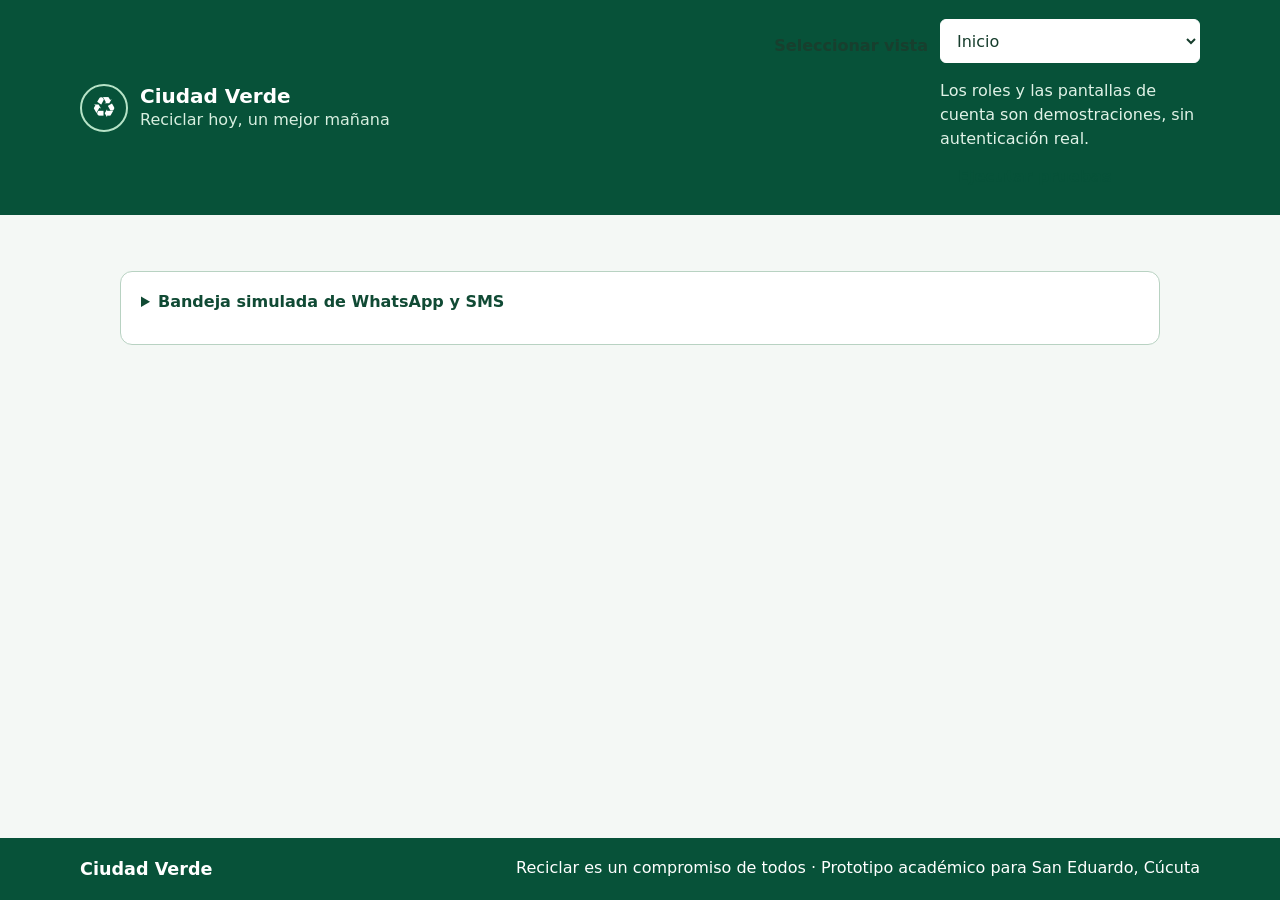
==== commit df3d93f7: "Rename index (1).html to index.html" ====
--- a/index.html
+++ b/index.html
@@ -14,20 +14,26 @@
       <span class="marca-simbolo" aria-hidden="true">♻</span>
       <span><strong>Ciudad Verde</strong><small>Reciclar hoy, un mejor mañana</small></span>
     </a>
-    <nav class="navegacion-cuenta" aria-label="Cuenta de demostración">
-      <button type="button" data-vista-cuenta="registro">Registro</button>
-      <button type="button" data-vista-cuenta="login">Iniciar sesión</button>
-      <button type="button" data-vista-cuenta="perfil">Perfil</button>
-    </nav>
     <div class="controles-superiores">
-      <label for="selector-rol">Vista de demostración</label>
+      <label for="selector-rol">Seleccionar vista</label>
       <select id="selector-rol" aria-describedby="nota-rol">
-        <option value="ciudadano">Ciudadano</option>
-        <option value="reciclador">Reciclador</option>
-        <option value="facilitador">Facilitador</option>
-        <option value="administrador">Administrador</option>
+        <optgroup label="Navegación">
+          <option value="inicio">Inicio</option>
+        </optgroup>
+        <optgroup label="Roles simulados">
+          <option value="ciudadano">Ciudadano</option>
+          <option value="reciclador">Reciclador</option>
+          <option value="facilitador">Facilitador</option>
+          <option value="administrador">Administrador</option>
+        </optgroup>
+        <optgroup label="Cuenta demo">
+          <option value="cuenta-registro">Crear usuario</option>
+          <option value="cuenta-login">Iniciar sesión</option>
+          <option value="cuenta-perfil">Perfil</option>
+        </optgroup>
       </select>
-      <span id="nota-rol" class="solo-lector">El selector simula roles; no autentica usuarios.</span>
+      <span id="nota-rol" class="solo-lector">Los roles y las pantallas de cuenta son demostraciones, sin autenticación real.</span>
+      <a class="boton boton-pruebas" href="./tests/tests.html" target="_blank" rel="noopener">Ejecutar pruebas</a>
     </div>
   </header>
 
--- a/css/styles.css
+++ b/css/styles.css
@@ -36,13 +36,11 @@
 .marca-simbolo { display: grid; width: 48px; height: 48px; place-items: center; border: 2px solid #b6e3c7; border-radius: 50%; color: #fff; font-size: 28px; }
 .marca strong { display: block; font-size: 1.25rem; line-height: 1.2; }
 .marca small { display: block; color: #d8efe0; font-size: 1rem; }
-.navegacion-cuenta { display: flex; flex-wrap: wrap; align-items: center; gap: 6px; }
-.navegacion-cuenta button { min-height: 44px; padding: 8px 11px; border: 1px solid #b6e3c7; border-radius: 6px; color: #fff; background: transparent; font-weight: 700; cursor: pointer; }
-.navegacion-cuenta button:hover, .navegacion-cuenta button:focus-visible { color: #073f2d; background: #e7f4ec; }
-.controles-superiores { display: grid; grid-template-columns: auto minmax(150px, 220px); align-items: center; gap: 2px 12px; }
+.controles-superiores { display: grid; grid-template-columns: auto minmax(190px, 260px); align-items: center; gap: 2px 12px; }
 .controles-superiores label { font-weight: 700; }
 .controles-superiores select { width: 100%; padding: 8px 12px; border: 1px solid #fff; border-radius: 6px; color: #163d2c; background: #fff; }
 .solo-lector { grid-column: 2; color: #e0f2e7; font-size: 1rem; }
+.boton-pruebas { grid-column: 2; justify-self: start; display: inline-flex; align-items: center; justify-content: center; text-decoration: none; }
 
 .contenedor-principal { width: min(100% - 32px, 1040px); margin: 28px auto; flex: 1; }
 .vista-rol { display: grid; gap: 18px; }
@@ -102,10 +100,35 @@
 .rejilla-campos { display: grid; grid-template-columns: repeat(auto-fit, minmax(210px, 1fr)); gap: 6px 14px; }
 .campo-cupo { min-width: 0; }
 .bloque-proximamente { background: #f2f8f4; }
+.seccion-indicadores { display: grid; gap: 14px; }
+.seccion-indicadores > .encabezado-vista { margin-bottom: 2px; }
+.rejilla-indicadores { display: grid; grid-template-columns: repeat(auto-fit, minmax(260px, 1fr)); gap: 14px; }
+.indicador { min-width: 0; }
+.indicador h3 { line-height: 1.35; }
+.valor-indicador { margin: 0 0 8px; color: var(--verde-oscuro); font-size: 1.8rem; font-weight: 800; }
+.indicador p { overflow-wrap: anywhere; }
+.lista-auditoria { padding-left: 24px; }
+.lista-auditoria li { margin: 10px 0; }
 .nota-demo { line-height: 1.55; }
 .vista-cuenta { max-width: 840px; margin: 0 auto; }
 .bloque-eliminacion { border-color: #a54a43; }
 .bloque-eliminacion h2 { color: #701919; }
+.vista-inicio { gap: 24px; }
+.vista-inicio h2 { margin: 0 0 12px; color: var(--verde-oscuro); font-size: 1.5rem; }
+.portada-inicio { padding: clamp(24px, 5vw, 56px); border: 1px solid var(--borde); border-radius: 16px; background: linear-gradient(115deg, #e4f3e8, #fff 70%); }
+.portada-inicio h1 { margin: 8px 0; color: #073f2d; font-size: clamp(2.4rem, 7vw, 4rem); line-height: 1.1; }
+.portada-inicio h1 span { color: var(--verde); }
+.bajada-inicio { max-width: 760px; color: #173a2d; font-size: 1.25rem; font-weight: 600; }
+.portada-inicio > p:not(.ceja) { max-width: 780px; }
+.portada-inicio .boton { margin-top: 10px; }
+.rejilla-inicio { display: grid; grid-template-columns: repeat(auto-fit, minmax(220px, 1fr)); gap: 14px; }
+.paso-inicio .numero-paso { display: inline-grid; width: 40px; height: 40px; place-items: center; border-radius: 50%; color: #fff; background: var(--verde-oscuro); font-weight: 800; }
+.paso-inicio h3 { margin: 12px 0 6px; }
+.resumen-inicio { display: grid; grid-template-columns: repeat(auto-fit, minmax(180px, 1fr)); gap: 6px 18px; }
+.resumen-inicio h2 { grid-column: 1 / -1; }
+.resumen-inicio p { margin: 4px 0; }
+.tarjetas-roles .tarjeta { display: flex; align-items: flex-start; flex-direction: column; }
+.tarjetas-roles .boton { margin-top: auto; }
 
 .bandeja { margin-top: 28px; padding: 18px 20px; border: 1px solid var(--borde); border-radius: 12px; background: #fff; }
 .lista-mensajes { display: grid; gap: 8px; margin: 12px 0 0; padding: 0; list-style: none; }
@@ -116,9 +139,9 @@
 
 @media (max-width: 680px) {
   .barra-superior { align-items: flex-start; flex-direction: column; padding: 14px 16px; }
-  .navegacion-cuenta { width: 100%; }
   .controles-superiores { width: 100%; grid-template-columns: 1fr; }
   .solo-lector { grid-column: 1; }
+  .boton-pruebas { grid-column: 1; }
   .contenedor-principal { width: min(100% - 20px, 1040px); margin: 16px auto; }
   .encabezado-vista, .tarjeta { padding: 16px; }
   .selector-rol { grid-template-columns: 1fr; }
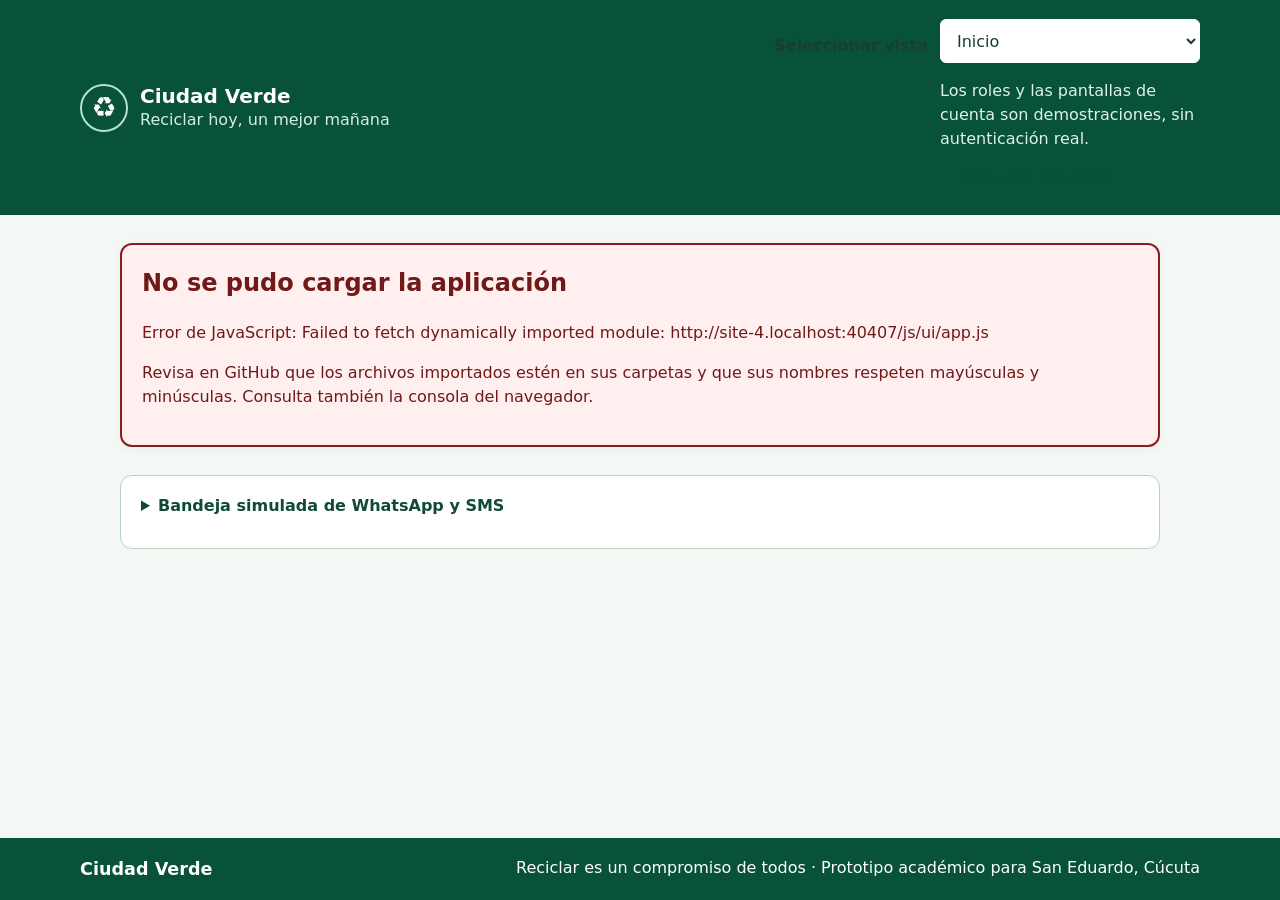
==== commit 127b61c4: "Add files via upload" ====
--- a/index.html
+++ b/index.html
@@ -52,6 +52,24 @@
     <span>Reciclar es un compromiso de todos · Prototipo académico para San Eduardo, Cúcuta</span>
   </footer>
 
-  <script type="module" src="./js/ui/app.js"></script>
+  <script type="module">
+    try {
+      await import("./js/ui/app.js");
+    } catch (error) {
+      const vista = document.querySelector("#vista");
+      const aviso = document.createElement("section");
+      aviso.className = "tarjeta aviso-carga";
+      aviso.setAttribute("role", "alert");
+      const titulo = document.createElement("h1");
+      titulo.textContent = "No se pudo cargar la aplicación";
+      const detalle = document.createElement("p");
+      detalle.textContent = `Error de JavaScript: ${error?.message || "falló la carga de un módulo."}`;
+      const ayuda = document.createElement("p");
+      ayuda.textContent = "Revisa en GitHub que los archivos importados estén en sus carpetas y que sus nombres respeten mayúsculas y minúsculas. Consulta también la consola del navegador.";
+      aviso.append(titulo, detalle, ayuda);
+      vista?.replaceChildren(aviso);
+      console.error("Error al iniciar Ciudad Verde:", error);
+    }
+  </script>
 </body>
 </html>
--- a/css/styles.css
+++ b/css/styles.css
@@ -90,6 +90,8 @@
 .aviso--error { border-color: var(--rojo); color: #701919; background: var(--fondo-rojo); }
 .aviso--exito { border-color: #17683f; color: #0a4b2d; background: #e5f5e9; }
 .aviso--info { border-color: #465e76; color: #203d58; background: #edf4fa; }
+.aviso-carga { border: 2px solid var(--rojo); color: #701919; background: var(--fondo-rojo); }
+.aviso-carga h1 { margin-top: 0; font-size: 1.5rem; }
 .etiqueta-estado { display: inline-block; padding: 4px 9px; border: 1px solid #63816e; border-radius: 999px; color: #163d2b; background: #eff8f1; font-size: 1rem; font-weight: 700; }
 .fila-entre { display: flex; flex-wrap: wrap; align-items: center; justify-content: space-between; gap: 8px; }
 .resumen-datos { display: grid; grid-template-columns: minmax(120px, 0.6fr) 2fr; gap: 8px 14px; }
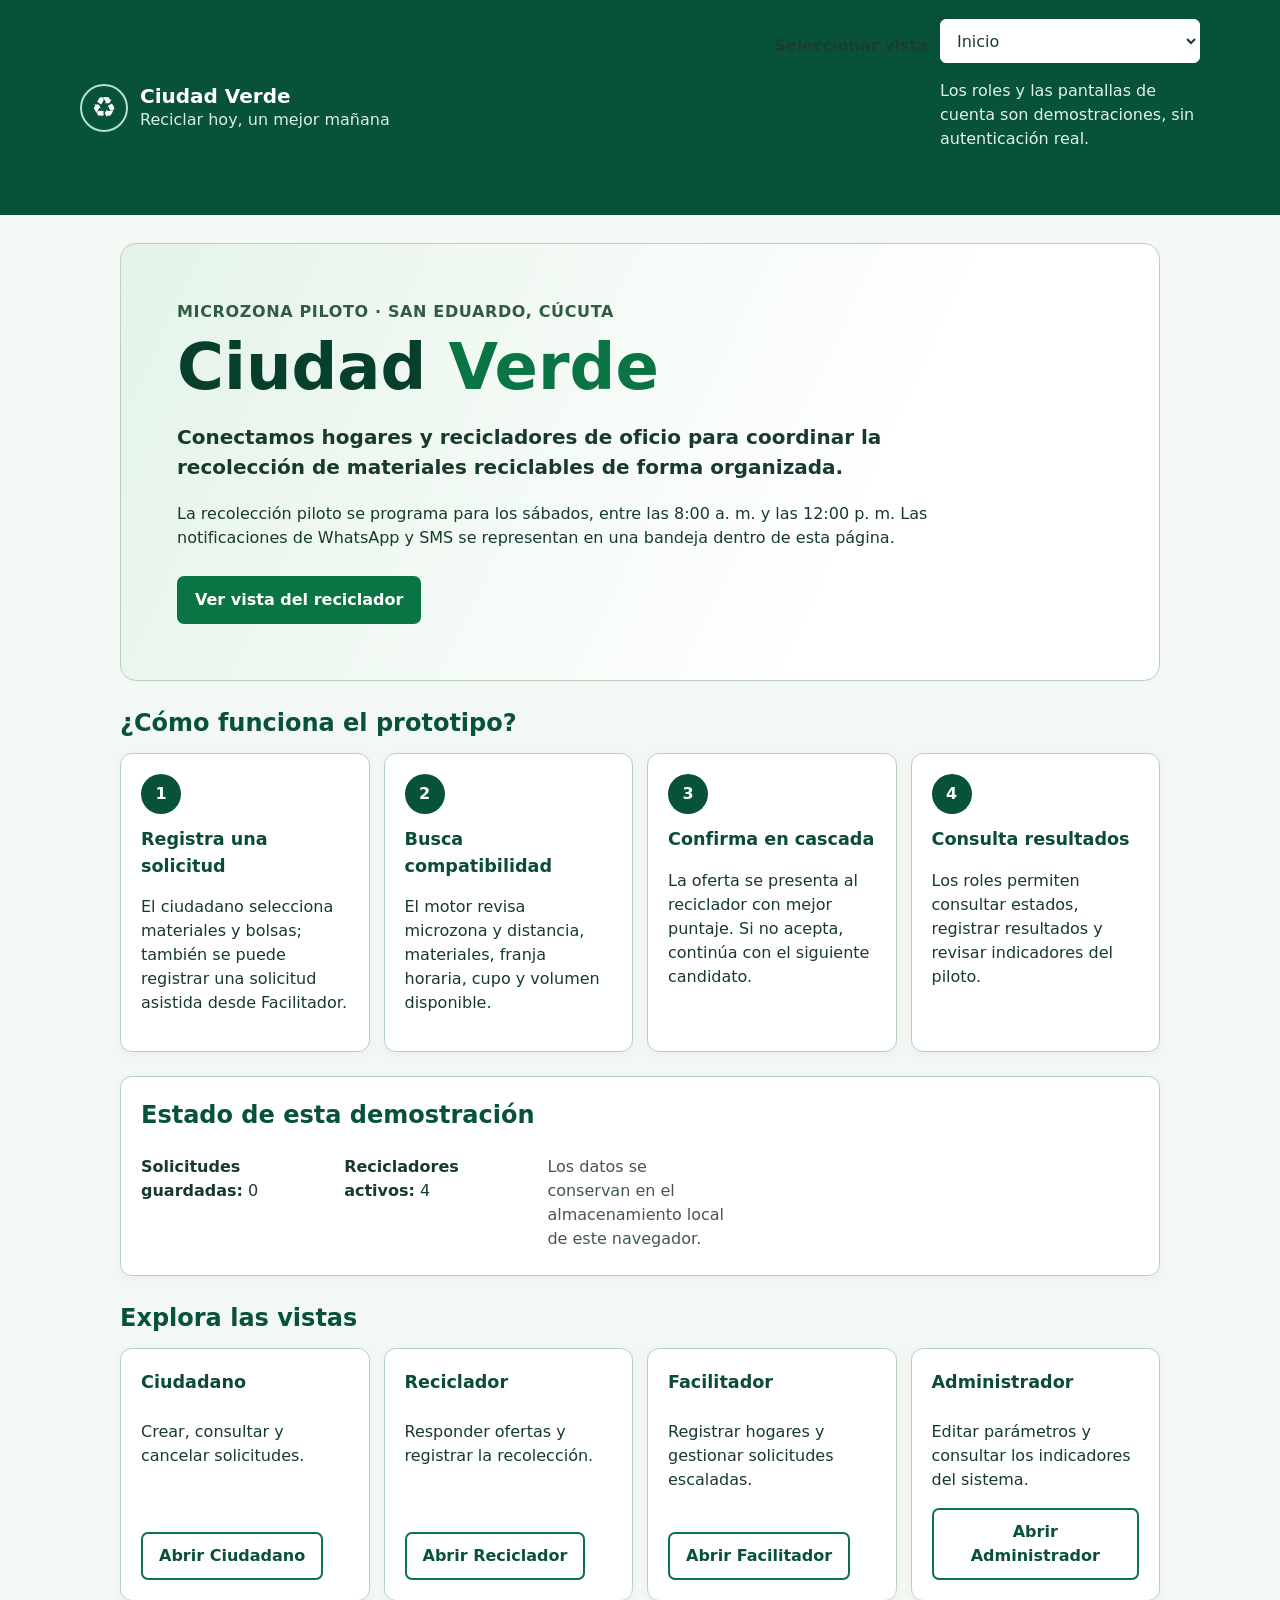
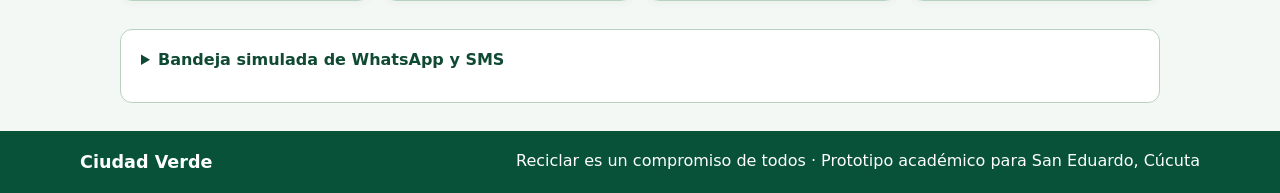
==== commit 32e8e99b: "Update index.html" ====
--- a/index.html
+++ b/index.html
@@ -33,7 +33,7 @@
         </optgroup>
       </select>
       <span id="nota-rol" class="solo-lector">Los roles y las pantallas de cuenta son demostraciones, sin autenticación real.</span>
-      <a class="boton boton-pruebas" href="./tests/tests.html" target="_blank" rel="noopener">Ejecutar pruebas</a>
+      <a class="boton boton-pruebas" href="./test/tests.html" target="_blank" rel="noopener">Ejecutar pruebas</a>
     </div>
   </header>
 
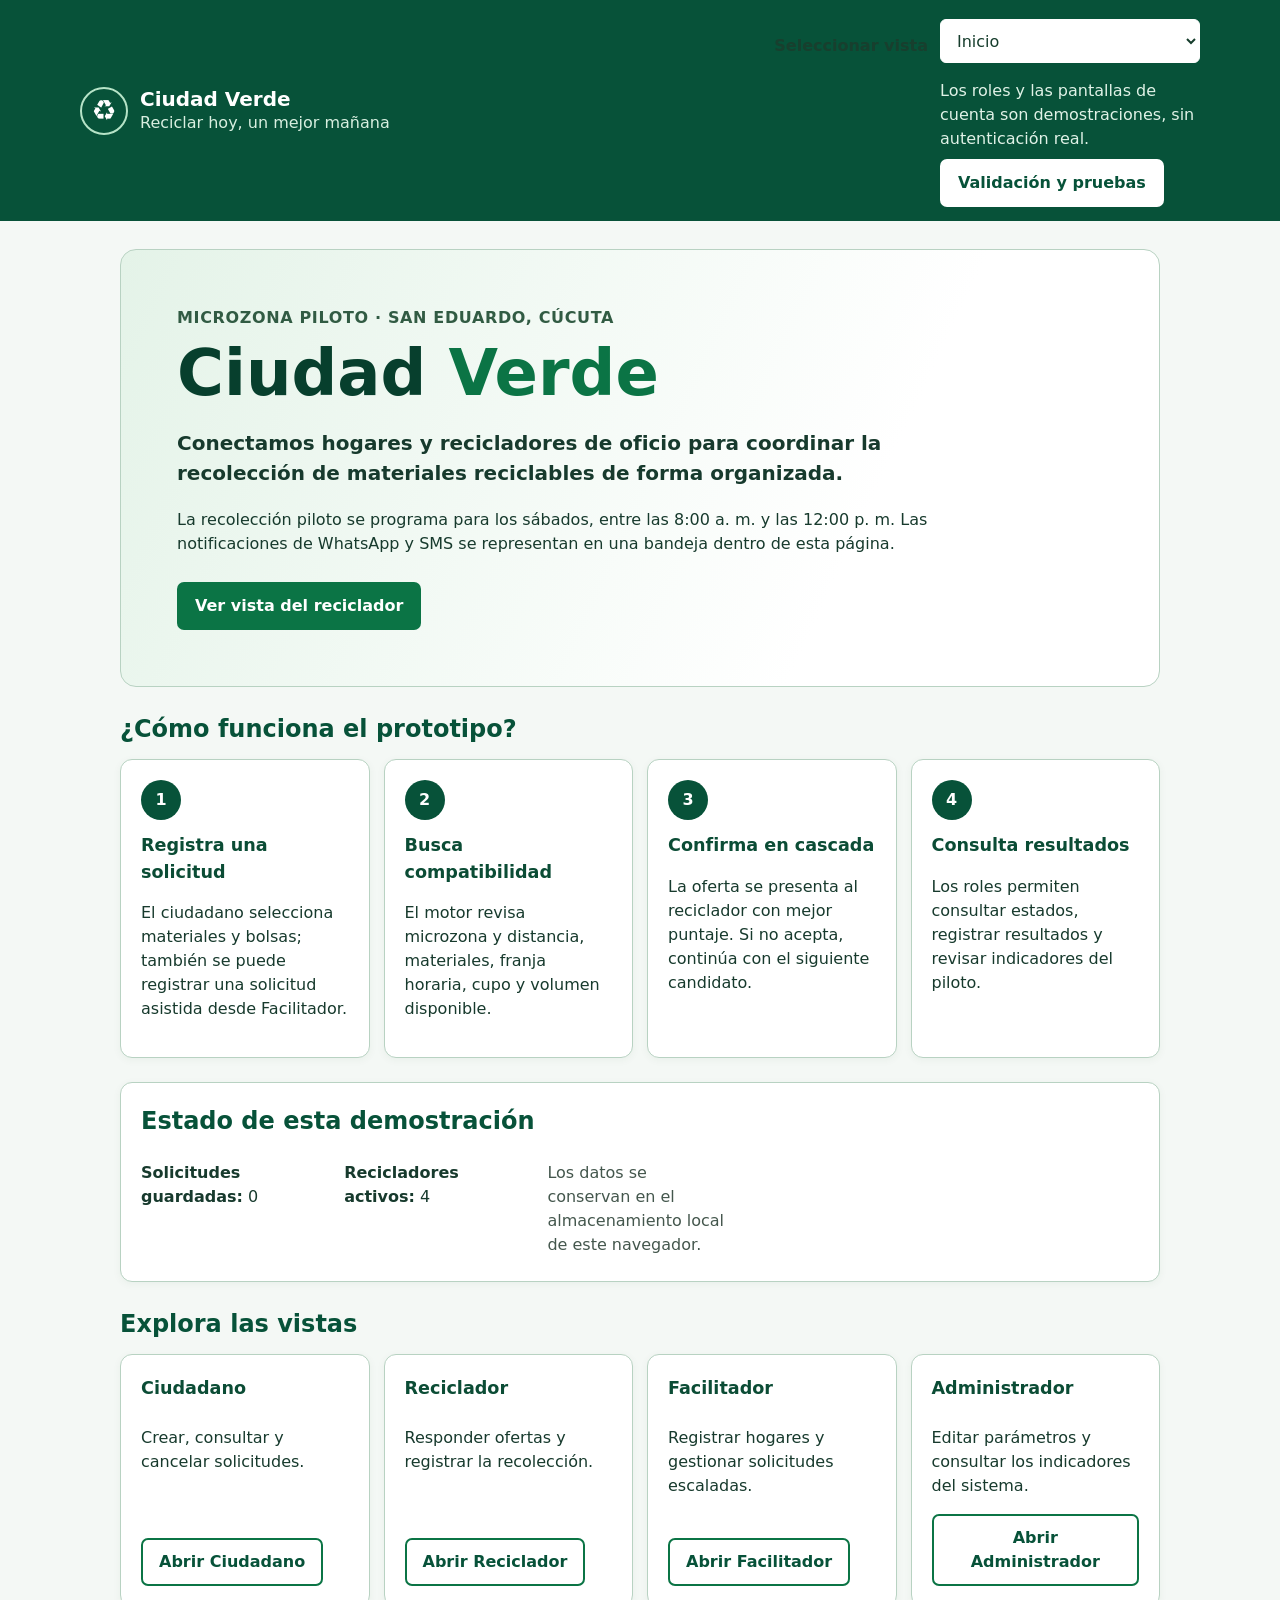
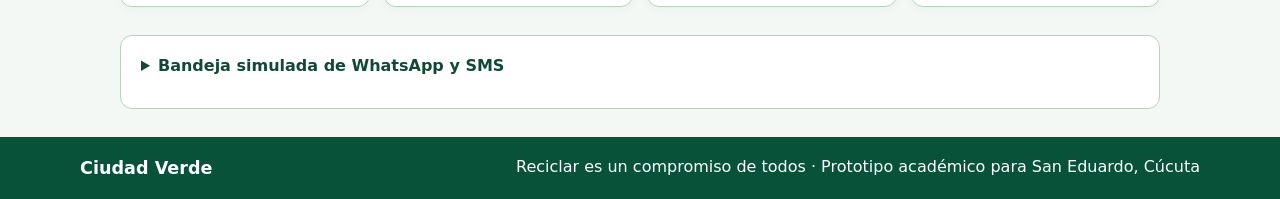
==== commit 12c35b72: "Add files via upload" ====
--- a/index.html
+++ b/index.html
@@ -7,6 +7,7 @@
   <meta name="description" content="Prototipo académico para coordinar recolección de materiales reciclables en San Eduardo, Cúcuta.">
   <title>Ciudad Verde | Recolección comunitaria</title>
   <link rel="stylesheet" href="./css/styles.css">
+  <link rel="stylesheet" href="./css/modo-prueba.css">
 </head>
 <body>
   <header class="barra-superior">
@@ -33,7 +34,7 @@
         </optgroup>
       </select>
       <span id="nota-rol" class="solo-lector">Los roles y las pantallas de cuenta son demostraciones, sin autenticación real.</span>
-      <a class="boton boton-pruebas" href="./test/tests.html" target="_blank" rel="noopener">Ejecutar pruebas</a>
+      <a class="boton boton-pruebas" href="./test/tests.html" target="_blank" rel="noopener">Validación y pruebas</a>
     </div>
   </header>
 
--- a/css/styles.css
+++ b/css/styles.css
@@ -40,7 +40,12 @@
 .controles-superiores label { font-weight: 700; }
 .controles-superiores select { width: 100%; padding: 8px 12px; border: 1px solid #fff; border-radius: 6px; color: #163d2c; background: #fff; }
 .solo-lector { grid-column: 2; color: #e0f2e7; font-size: 1rem; }
-.boton-pruebas { grid-column: 2; justify-self: start; display: inline-flex; align-items: center; justify-content: center; text-decoration: none; }
+.boton-pruebas { grid-column: 2; justify-self: start; display: inline-flex; align-items: center; justify-content: center; margin-top: 6px; text-decoration: none; color: var(--verde-oscuro); background: #fff; border-color: #fff; }
+.boton-pruebas:hover { background: var(--verde-claro); }
+.boton-pruebas:focus-visible { outline-color: #ffd27a; }
+
+
+
 
 .contenedor-principal { width: min(100% - 32px, 1040px); margin: 28px auto; flex: 1; }
 .vista-rol { display: grid; gap: 18px; }
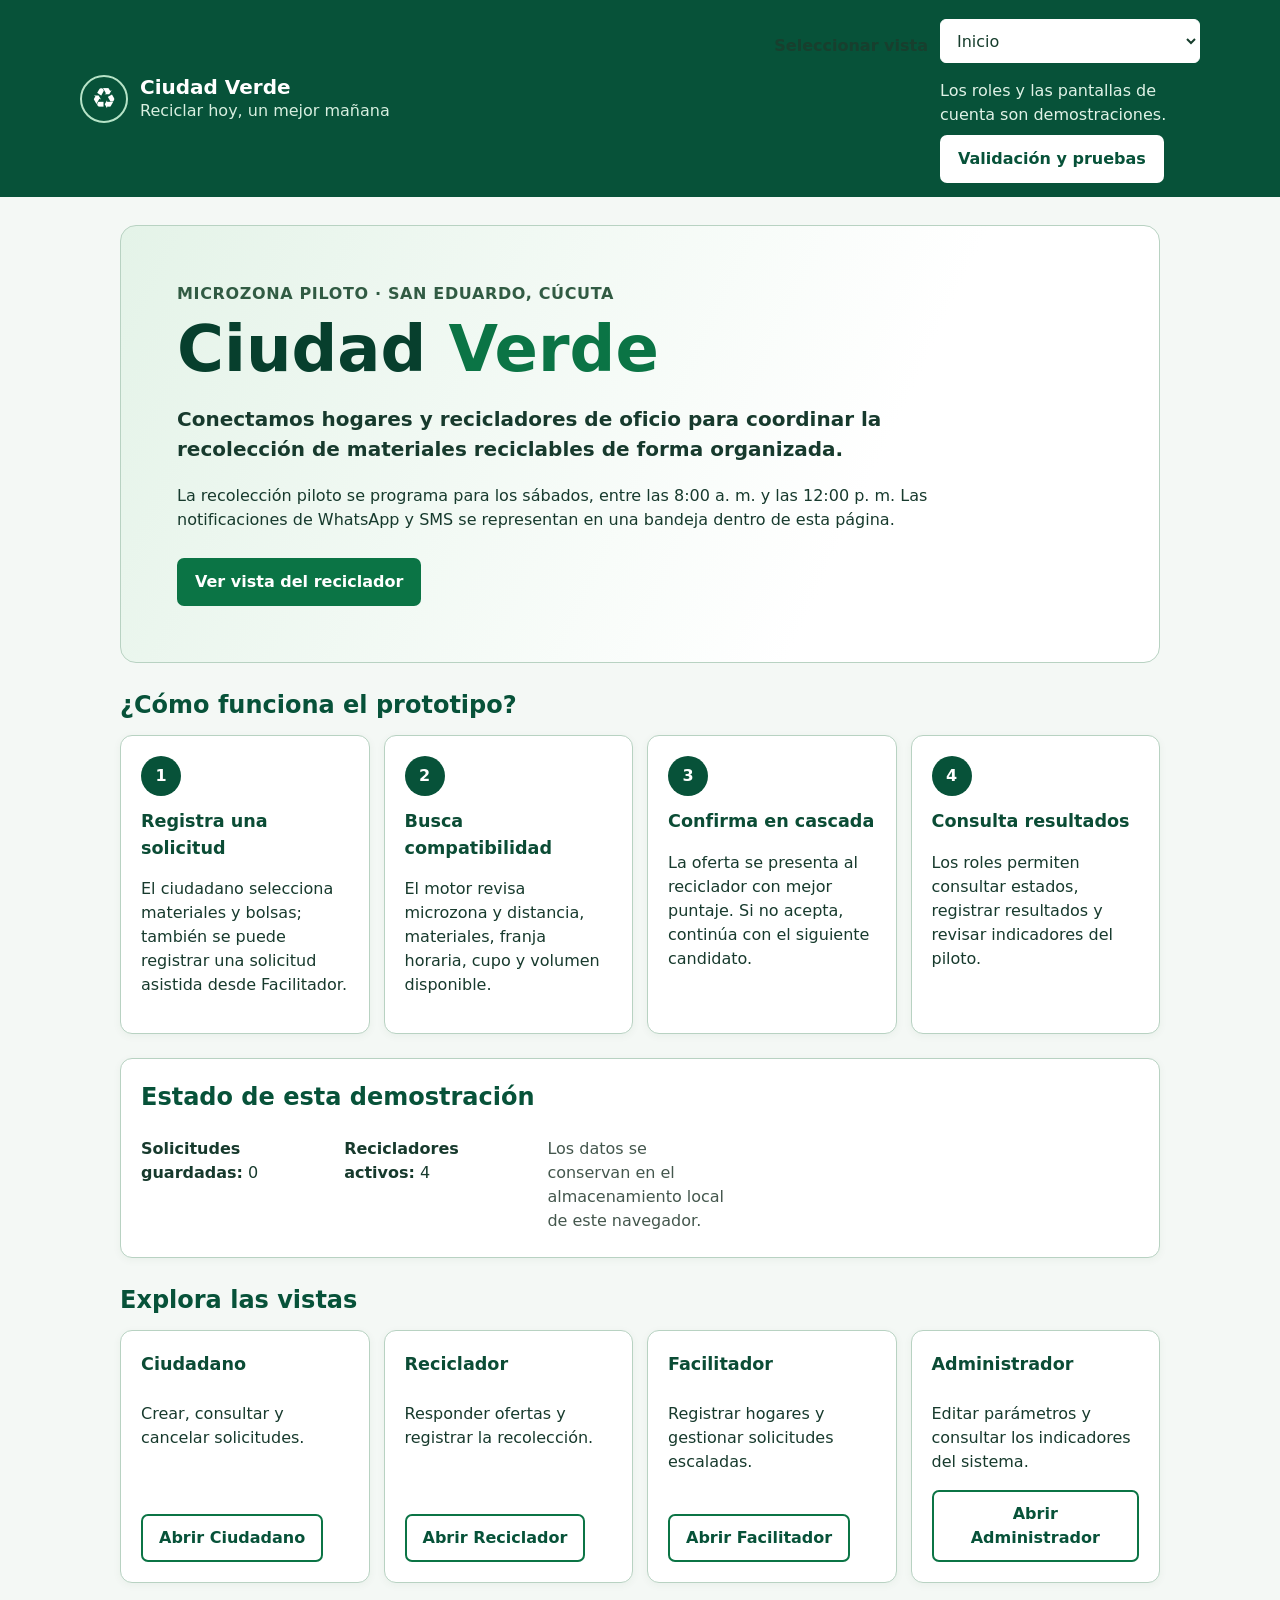
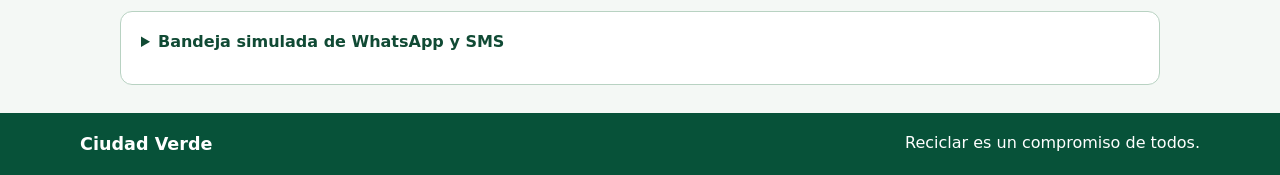
==== commit 4f9edf63: "Remove redundant text in index.html" ====
--- a/index.html
+++ b/index.html
@@ -33,7 +33,7 @@
           <option value="cuenta-perfil">Perfil</option>
         </optgroup>
       </select>
-      <span id="nota-rol" class="solo-lector">Los roles y las pantallas de cuenta son demostraciones, sin autenticación real.</span>
+      <span id="nota-rol" class="solo-lector">Los roles y las pantallas de cuenta son demostraciones.</span>
       <a class="boton boton-pruebas" href="./test/tests.html" target="_blank" rel="noopener">Validación y pruebas</a>
     </div>
   </header>
@@ -50,7 +50,7 @@
 
   <footer class="pie-pagina">
     <strong>Ciudad Verde</strong>
-    <span>Reciclar es un compromiso de todos · Prototipo académico para San Eduardo, Cúcuta</span>
+    <span>Reciclar es un compromiso de todos.</span>
   </footer>
 
   <script type="module">
--- a/css/styles.css
+++ b/css/styles.css
@@ -157,3 +157,6 @@
   .mensaje-simulado { grid-template-columns: 1fr; }
   .pie-pagina { padding: 16px; }
 }
+
+.meta-indicador { margin: 6px 0; padding: 6px 10px; border-left: 4px solid var(--verde); background: var(--verde-claro); }
+#contenedor-modo-prueba { margin-top: 18px; }
--- a/css/modo-prueba.css
+++ b/css/modo-prueba.css
@@ -0,0 +1,52 @@
+/* Modo de prueba y gráficos: estilos autónomos, usados por index.html y test/tests.html. */
+.mp { display: grid; gap: 18px; color: #173a2d; }
+.mp-encabezado { padding: 20px; border: 1px solid #b8d2c2; border-radius: 12px; background: linear-gradient(110deg, #eaf6ed, #fff 72%); }
+.mp-encabezado h2 { margin: 0 0 6px; color: #073f2d; }
+.mp-encabezado p { margin: 4px 0; }
+.mp-bloque { min-width: 0; padding: 20px; border: 1px solid #b8d2c2; border-radius: 12px; background: #fff; box-shadow: 0 2px 8px rgb(12 69 43 / 5%); }
+.mp-bloque h3 { margin: 0 0 8px; color: #073f2d; font-size: 1.15rem; }
+.mp-bloque > p { margin: 0 0 12px; }
+.mp-formulario { display: grid; grid-template-columns: repeat(auto-fit, minmax(170px, 1fr)); gap: 12px; align-items: end; margin-bottom: 12px; }
+.mp-formulario label { display: grid; gap: 4px; font-weight: 600; }
+.mp-formulario input[type="number"], .mp-formulario input:not([type]) { min-height: 44px; padding: 8px 10px; border: 1px solid #7f9c8b; border-radius: 6px; font: inherit; }
+.mp-formulario fieldset { display: flex; flex-wrap: wrap; gap: 4px 14px; margin: 0; padding: 6px 10px; border: 1px solid #b8d2c2; border-radius: 6px; }
+.mp-formulario legend { padding: 0 4px; font-weight: 600; }
+.mp-opcion { display: inline-flex !important; grid-auto-flow: column; align-items: center; gap: 6px !important; font-weight: 400 !important; min-height: 32px; }
+.mp-boton { min-height: 44px; padding: 10px 16px; border: 2px solid #0b7445; border-radius: 7px; color: #fff; background: #0b7445; font: inherit; font-weight: 700; cursor: pointer; }
+.mp-boton.mp-secundario { color: #075239; background: #fff; }
+.mp-boton:disabled { cursor: progress; opacity: 0.6; }
+.mp-boton:focus-visible, .mp-formulario input:focus-visible, .graf-punto:focus-visible { outline: 3px solid #955600; outline-offset: 2px; }
+.mp-acciones { display: flex; flex-wrap: wrap; gap: 10px; margin: 12px 0 0; }
+.mp-estado { min-height: 1.5em; font-weight: 600; }
+.mp-nota { margin: 10px 0; color: #44574d; }
+.mp-lista { margin: 10px 0; padding-left: 20px; }
+.mp progress { width: 100%; height: 12px; margin: 6px 0 12px; accent-color: #0b7445; }
+.mp-tabla, .tabla-desplazable { overflow-x: auto; margin: 10px 0; }
+.mp-tabla table, .graf-tabla table { width: 100%; border-collapse: collapse; font-variant-numeric: tabular-nums; }
+.mp-tabla th, .mp-tabla td, .graf-tabla th, .graf-tabla td { padding: 7px 9px; border: 1px solid #d6e5db; text-align: left; vertical-align: top; }
+.mp-tabla th, .graf-tabla th { background: #e7f4ec; }
+
+.grafico { margin: 16px 0; padding: 0; }
+.graf-titulo { margin: 0 0 4px; font-weight: 700; color: #0b0b0b; }
+.graf-descripcion { margin: 2px 0 8px; color: #52514e; font-size: 0.95rem; }
+.graf-lienzo { overflow-x: auto; }
+.graf-lienzo svg { display: block; width: 100%; min-width: 520px; height: auto; font-family: system-ui, -apple-system, "Segoe UI", sans-serif; }
+.graf-tick { fill: #52514e; font-size: 12px; font-variant-numeric: tabular-nums; }
+.graf-eje { fill: #52514e; font-size: 13px; }
+.graf-etiqueta { fill: #0b0b0b; font-size: 12.5px; }
+.graf-etiqueta-fuerte { fill: #0b0b0b; font-size: 13px; font-weight: 600; }
+.graf-icono { fill: #fff; font-size: 12px; font-weight: 700; }
+.graf-punto { cursor: default; }
+.graf-punto:hover circle:last-of-type { filter: brightness(1.12); }
+.graf-leyenda { display: flex; flex-wrap: wrap; gap: 6px 18px; margin: 4px 0 6px; padding: 0; list-style: none; color: #0b0b0b; font-size: 0.95rem; }
+.graf-leyenda li { display: inline-flex; align-items: center; gap: 6px; }
+.graf-tabla summary { cursor: pointer; color: #075239; font-weight: 600; }
+.graf-tooltip { position: absolute; z-index: 50; display: grid; gap: 2px; max-width: 320px; padding: 8px 10px; border: 1px solid rgba(11, 11, 11, 0.1); border-radius: 8px; color: #0b0b0b; background: #fff; box-shadow: 0 6px 18px rgb(0 0 0 / 14%); font-size: 0.9rem; pointer-events: none; }
+.graf-tooltip strong { font-weight: 700; }
+.graf-tooltip-serie { display: inline-flex; align-items: center; gap: 6px; color: #52514e; }
+.graf-tooltip-serie i { display: inline-block; width: 14px; height: 2px; }
+.graf-tooltip[hidden] { display: none; }
+
+@media (max-width: 700px) {
+  .mp-bloque, .mp-encabezado { padding: 14px; }
+}
